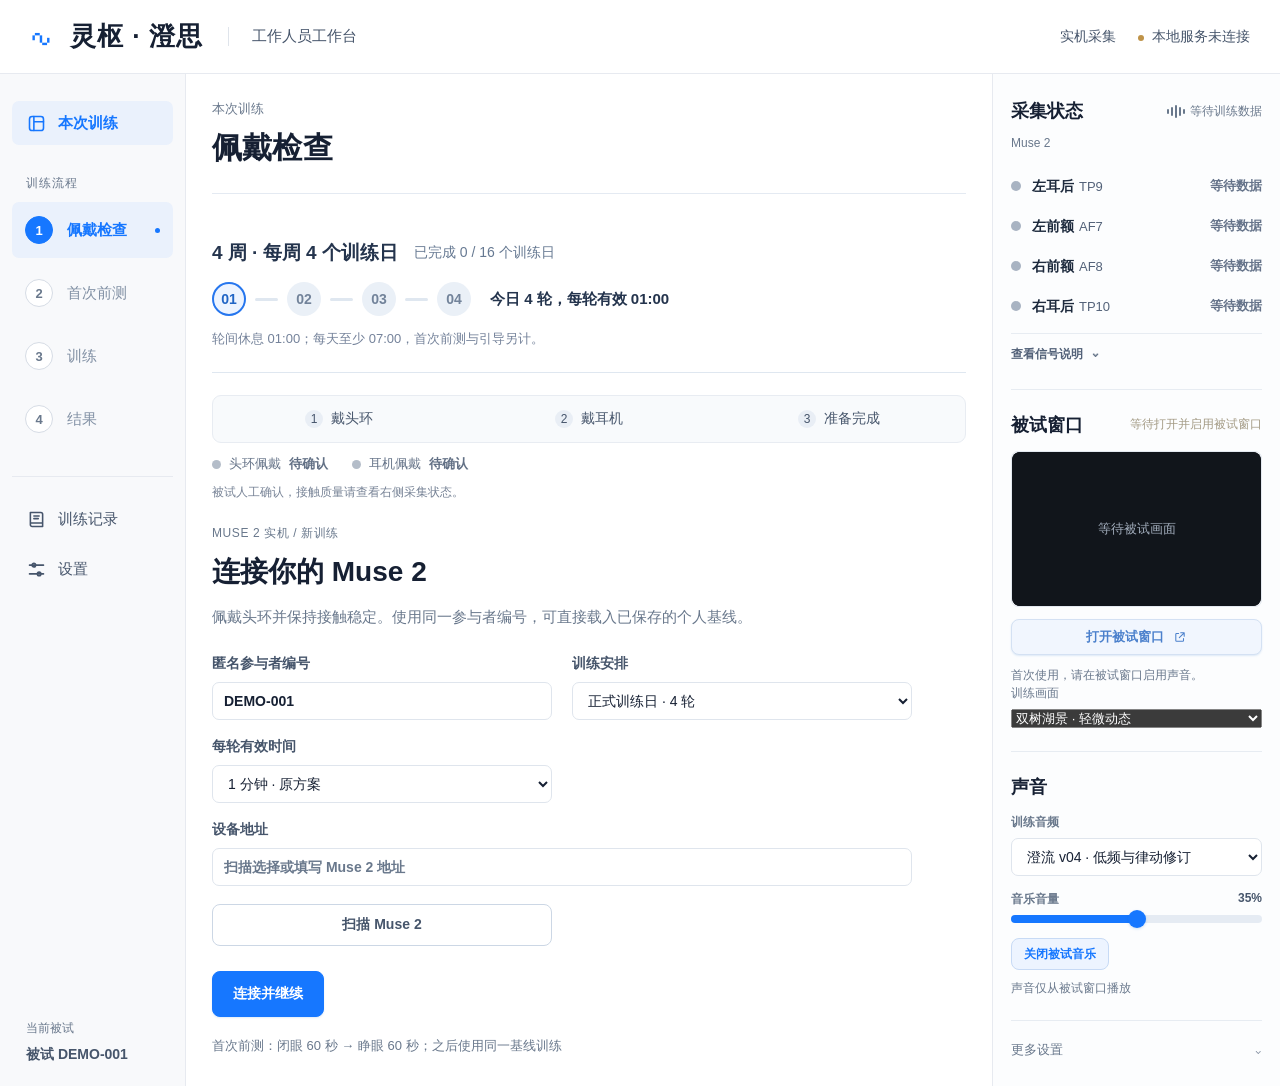
==== operator.html @ 64a588ad "Publish standalone Chengsi training system and reproduction guide" ====
<!doctype html>
<html lang="zh-CN" data-view="operator">
<head>
<meta charset="utf-8">
<meta name="viewport" content="width=device-width,initial-scale=1">
<title>灵枢 · 澄思 — 工作人员工作台</title>
<link rel="stylesheet" href="style.css">
<link rel="stylesheet" href="session.css">
<link rel="stylesheet" href="operator.css">
<link rel="stylesheet" href="operator-workspace.css">
<link rel="stylesheet" href="operator-signal.css">
<script src="easy-going-profile.js" defer></script>
<script src="audio-programs.js" defer></script>
<script src="audio-engine.js" defer></script>
<script src="silk-material.js" defer></script>
<script src="renderer.js" defer></script>
<script src="feedback-policy.js" defer></script>
<script src="calibration-cues.js" defer></script>
<script src="session-client.js" defer></script>
<script src="operator-workspace.js" defer></script>
<script src="app.js" defer></script>
</head>
<body>
<div id="resonance-training">
  <div class="res-app">
    <header class="res-header">
      <div class="res-brand"><span class="brand-glyph" aria-hidden="true">∿</span><strong>灵枢 · 澄思</strong><span class="brand-sub">工作人员工作台</span></div>
      <div class="operator-header-status"><span class="operator-source-label">模拟全流程</span><span class="backend-status">正在连接本地服务…</span></div>
    </header>
    <div class="operator-workspace">
      <nav class="operator-navigation" aria-label="工作台导航">
        <button type="button" class="operator-workspace-home" data-workspace-view="session" aria-current="page"><svg viewBox="0 0 24 24" aria-hidden="true"><rect x="4" y="4" width="16" height="16" rx="3"/><path d="M9 4v16M9 10h11"/></svg>本次训练</button>
        <div class="operator-nav-label">训练流程</div>
        <ol class="res-steps" aria-label="训练流程">
          <li class="active" aria-current="step"><button type="button" data-workspace-step="fit"><b>1</b><span>佩戴检查</span><i aria-hidden="true"></i></button></li>
          <li><button type="button" data-workspace-step="baseline"><b>2</b><span>首次前测</span><i aria-hidden="true"></i></button></li>
          <li><button type="button" data-workspace-step="training"><b>3</b><span>训练</span><i aria-hidden="true"></i></button></li>
          <li><button type="button" data-workspace-step="results"><b>4</b><span>结果</span><i aria-hidden="true"></i></button></li>
        </ol>
        <div class="operator-nav-secondary">
          <button type="button" data-workspace-view="history"><svg viewBox="0 0 24 24" aria-hidden="true"><path d="M5 4h12a2 2 0 0 1 2 2v14H7a2 2 0 0 1-2-2zM5 16h14M9 8h6M9 11h5"/></svg>训练记录</button>
          <button type="button" data-workspace-view="settings"><svg viewBox="0 0 24 24" aria-hidden="true"><path d="M4 7h16M4 17h16"/><circle cx="9" cy="7" r="2"/><circle cx="15" cy="17" r="2"/></svg>设置</button>
        </div>
        <div class="operator-nav-foot"><span>当前被试</span><strong class="operator-participant-label">尚未开始</strong></div>
      </nav>
      <main class="res-main">
        <header class="operator-stage-header">
          <div class="operator-stage-title"><span class="operator-eyebrow">本次训练</span><h1>佩戴检查</h1></div>
          <div class="operator-baseline-summary"><span class="operator-baseline-note">等待个人基线</span><button type="button" class="operator-view-baseline">查看前测<svg viewBox="0 0 16 16" aria-hidden="true"><path d="m6 4 4 4-4 4"/></svg></button></div>
        </header>
        <div class="operator-guide-controls" aria-label="被试佩戴引导">
          <button type="button" data-guide-step="headband" aria-pressed="false"><span>1</span>戴头环</button>
          <button type="button" data-guide-step="headphones" aria-pressed="false"><span>2</span>戴耳机</button>
          <button type="button" data-guide-step="ready" aria-pressed="false"><span>3</span>准备完成</button>
        </div>
        <div class="operator-wear-confirmation" aria-label="被试佩戴确认" aria-live="polite">
          <div data-wear-confirmation="headband"><i aria-hidden="true"></i><span>头环佩戴</span><strong>待确认</strong></div>
          <div data-wear-confirmation="headphones"><i aria-hidden="true"></i><span>耳机佩戴</span><strong>待确认</strong></div>
          <small>被试人工确认，接触质量请查看右侧采集状态。</small>
        </div>
        <div class="res-stage" aria-label="当前训练环节">
          <section class="operator-live-details" hidden>
            <dl class="operator-metrics"></dl>
            <section class="operator-live-observation" aria-label="实时专注与放松">
              <div class="operator-chart-heading"><h2>专注与放松</h2><div class="operator-score-row">
                <div class="score-section"><div class="panel-label">专注分 <span hidden>模拟</span></div><div class="score-composition"><span class="score">—</span></div></div>
                <div class="meditation-section" hidden><span>放松分 <small hidden>辅助观察</small></span><strong class="meditation-score">—</strong></div>
              </div></div>
              <div class="operator-live-chart" aria-label="专注分与放松分实时曲线"></div>
              <div class="score-caption">等待有效训练数据</div>
            </section>
            <section class="res-tracks" aria-label="声音参与度"><div class="panel-label">声音参与度</div>
              <div class="track-row other" data-track="0"><span>氛围 · OTHER</span><div class="level-meter"></div><small class="level-number">0/6</small></div>
              <div class="track-row drums" data-track="1"><span>节奏 · DRUMS</span><div class="level-meter"></div><small class="level-number">0/6</small></div>
              <div class="track-row bass" data-track="2"><span>低音 · BASS</span><div class="level-meter"></div><small class="level-number">0/6</small></div>
            </section>
            <details class="operator-band-details"><summary>频带功率与采集信息</summary><div class="operator-bands"></div></details>
          </section>
          <section class="session-drawer" aria-live="polite" hidden></section>
        </div>
        <section class="session-live-strip" hidden>
          <div><strong class="session-live-title">训练进行中</strong><span class="session-live-detail"></span></div>
          <div class="session-live-actions"><button type="button" class="session-recalibrate res-small-button" hidden>重新佩戴 · 重新校准</button><button type="button" class="pause-button cursor-interaction"><span class="pause-icon" aria-hidden="true">Ⅱ</span><span class="pause-text">暂停</span></button><button type="button" class="session-finish res-small-button">结束本次训练</button></div>
        </section>
      </main>
      <aside class="operator-sidebar" aria-label="设备与展示设置">
        <section class="operator-device-section">
          <div class="operator-section-heading"><h2>采集状态</h2><span class="signal-status"><i class="signal-bars" aria-hidden="true"><b></b><b></b><b></b><b></b><b></b></i><span>等待连接</span></span></div>
          <div class="operator-device-meta">四通道脑电</div>
          <section class="operator-contacts" aria-label="四路触点状态"></section>
          <div class="signal-advice" hidden></div>
        </section>
        <section class="operator-display-controls" aria-label="被试显示窗口">
          <div class="operator-section-heading"><h2>被试窗口</h2><span class="operator-display-status">未就绪</span></div>
          <div class="operator-preview"><canvas width="480" height="240" role="img" aria-label="被试画面预览"></canvas></div>
          <button type="button" class="operator-open-display session-primary">打开被试窗口<svg viewBox="0 0 20 20" aria-hidden="true"><path d="M11 4h5v5M16 4l-7 7M8 5H5a1 1 0 0 0-1 1v9a1 1 0 0 0 1 1h9a1 1 0 0 0 1-1v-3"/></svg></button>
          <p>首次使用，请在被试窗口启用声音。</p>
          <label class="operator-setting-field">训练画面<select class="operator-training-scene" aria-label="训练画面"><option value="lake-trees">双树湖景 · 轻微动态</option><option value="lake-house">湖畔小屋 · 轻微动态</option><option value="rings-still">完整三圈 · 静止</option><option value="rings-feedback">三圈 · 动态反馈</option></select></label>
        </section>
        <section class="res-controls" aria-label="声音设置">
          <h2>声音</h2>
          <div class="program-control"><label for="res-program">训练音频</label><select id="res-program" class="program-select cursor-interaction" aria-label="选择训练音频"></select></div>
          <div class="volume-control"><label for="res-volume">音乐音量 <span class="volume-value">35%</span></label><input id="res-volume" class="volume-slider cursor-interaction" type="range" min="0" max="70" value="35"></div>
          <button type="button" class="audio-button res-small-button cursor-interaction" aria-pressed="false">开启被试音乐</button>
          <p class="operator-audio-help">声音仅从被试窗口播放</p>
        </section>
        <details class="operator-settings">
          <summary>更多设置</summary>
          <div class="session-toolbar"><label for="session-mode">采集模式</label><select id="session-mode" class="session-mode"><option value="synthetic">模拟全流程</option><option value="live">Muse 2 实机</option><option value="replay">记录回放</option></select></div>
          <label class="operator-setting-field">开始与结束提示<select class="operator-cue-mode" aria-label="提示方式"><option value="voice">语音引导＋短提示音</option><option value="tone">仅短提示音</option></select></label>
          <div class="operator-settings-actions"><button type="button" class="signal-button res-small-button cursor-interaction" aria-pressed="false">模拟断连</button><button type="button" class="fullscreen-button res-small-button cursor-interaction">全屏</button></div>
          <a href="/" target="_blank" rel="noopener">单屏音乐试听 ↗</a>
        </details>
      </aside>
    </div>
    <div class="operator-legacy" hidden aria-hidden="true">
      <span class="res-badge"></span><span class="session-phase"></span><span class="session-caption"></span>
      <canvas class="res-canvas"></canvas>
      <div class="calibration-visual-guide"><i></i><div><strong></strong><span></span></div></div>
      <div class="res-callouts"><div class="res-callout other"><span class="callout-line"></span><strong></strong><small></small></div><div class="res-callout drums"><span class="callout-line"></span><strong></strong><small></small></div><div class="res-callout bass"><span class="callout-line"></span><strong></strong><small></small></div></div>
      <div class="res-panel"><svg viewBox="0 0 220 80"><g class="score-wave"></g></svg><div class="time-section"><div class="panel-label"></div><strong class="remaining unlimited-label"></strong><span class="continuous-symbol"></span></div></div>
      <div class="signal-overlay" hidden><strong>信号暂不可用</strong><span></span></div>
      <div class="preset-grid"><button type="button" class="preset-card" data-score="24"><span class="preset-copy"><strong>24 · 氛围</strong><span>环境声</span></span><canvas aria-label="仅氛围层"></canvas><span class="preset-action">预览此状态</span></button><button type="button" class="preset-card" data-score="52"><span class="preset-copy"><strong>52 · 加入节奏</strong><span>节奏渐入</span></span><canvas aria-label="氛围与节奏层"></canvas><span class="preset-action">预览此状态</span></button><button type="button" class="preset-card" data-score="80"><span class="preset-copy"><strong>80 · 三轨共鸣</strong><span>完整声场</span></span><canvas aria-label="完整三轨声场"></canvas><span class="preset-action">预览此状态</span></button></div>
      <div class="score-control"><label for="res-score">模拟反馈指数<output class="slider-value">72</output></label><input id="res-score" class="score-slider" type="range" min="0" max="100" step="1" value="72"></div>
      <div class="res-footnote"><span class="mode-note"></span><span class="audio-note"></span></div>
    </div>
    <div class="a11y-status" aria-live="polite"></div>
  </div>
</div>
<script type="application/json" id="resonance-texture-data">"assets/silk-material.webp"</script>
</body>
</html>
---- style.css ----
#resonance-training{width:100%;font-family:"Segoe UI","Microsoft YaHei",sans-serif;color-scheme:dark;--res-bg:#030e16;--res-text:#e1eff8;--res-muted:#8aa5bd;--res-line:#1b374b;--res-teal:#94eeef;--res-gold:#ffcf8e;--res-blue:#91caff;}
#resonance-training *{box-sizing:border-box}
#resonance-training [hidden]{display:none!important}
#resonance-training button,#resonance-training input{font:inherit}
#resonance-training button{color:inherit}
#resonance-training .res-app{background:radial-gradient(ellipse at 45% 39%,#091f2b 0%,#030e16 65%);color:var(--res-text);border-radius:14px;overflow:hidden;width:100%}
#resonance-training .res-header{display:flex;align-items:center;gap:20px;padding:17px 18px 12px;min-width:0}
#resonance-training .res-brand{display:flex;align-items:center;white-space:nowrap;gap:9px}
#resonance-training .res-brand strong{font-family:"Songti SC",SimSun,serif;font-size:26px;font-weight:500;letter-spacing:2px;color:#f1f2ef}
#resonance-training .brand-glyph{font-family:Georgia,serif;color:#86ceff;font-size:40px;line-height:30px;width:31px}
#resonance-training .brand-sub{font-size:12px;color:var(--res-muted);padding-left:13px;margin-left:4px;border-left:1px solid #5d7a8d;letter-spacing:1px}
#resonance-training .res-steps{list-style:none;display:flex;gap:12px;align-items:center;justify-content:center;padding:0;margin:0 auto;font-size:12px;color:var(--res-muted)}
#resonance-training .res-steps li{display:flex;align-items:center;gap:6px;white-space:nowrap}
#resonance-training .res-steps li:not(:last-child)::after{content:"";display:block;width:19px;height:1px;background:#486b83;margin-left:4px}
#resonance-training .res-steps b{font-weight:400;display:grid;place-items:center;width:20px;height:20px;border:1px solid #7691ac;border-radius:50%;font-size:12px}
#resonance-training .res-steps .active{color:#9edbff}
#resonance-training .res-steps .active b{background:#a0d9ff;color:#082035;box-shadow:0 0 16px #399fff66;border-color:#b9e5ff}
#resonance-training .res-badge{padding:6px 10px;font-size:11px;color:#a7d6f9;border:1px solid #285d81;box-shadow:inset 0 0 16px #24567926;border-radius:7px;white-space:nowrap;letter-spacing:.5px}
#resonance-training .res-main{display:grid;grid-template-columns:minmax(0,1fr) 254px;gap:0;min-width:0}
#resonance-training .res-stage{position:relative;min-width:0;height:440px;overflow:hidden}
#resonance-training .res-canvas{display:block;width:100%;height:100%}
#resonance-training .res-callouts{position:absolute;inset:0;pointer-events:none}
#resonance-training .res-callout{position:absolute;left:75%;right:6px;min-width:0;font-size:12px;line-height:1.5}
#resonance-training .res-callout strong{font-size:13px;letter-spacing:.3px;white-space:nowrap;font-weight:500}
#resonance-training .res-callout small{display:block;color:#9ab6cc;font-size:12px;margin-top:3px;line-height:1.65}
#resonance-training .res-callout.other{top:17%;color:var(--res-teal)}
#resonance-training .res-callout.drums{top:39%;color:var(--res-gold)}
#resonance-training .res-callout.bass{top:62%;color:var(--res-blue)}
#resonance-training .callout-line{position:absolute;right:calc(100% + 8px);top:10px;width:40px;height:1px;background:currentColor;opacity:.7}
#resonance-training .callout-line::before{content:"";display:block;position:absolute;right:100%;width:30px;height:1px;background:currentColor;transform:rotate(-25deg);transform-origin:right center}
#resonance-training .callout-line::after{content:"";position:absolute;right:calc(100% + 27px);top:12px;width:4px;height:4px;border-radius:50%;background:currentColor;box-shadow:0 0 7px currentColor}
#resonance-training .bass .callout-line{width:86px}
#resonance-training .bass .callout-line::before{width:35px;transform:rotate(14deg)}
#resonance-training .bass .callout-line::after{right:calc(100% + 33px);top:-10px}
#resonance-training .res-panel{border:1px solid #254255;border-radius:9px;margin:0 16px 10px 0;padding:17px 18px 13px;background:linear-gradient(155deg,#10253177,#040d1577);display:flex;flex-direction:column;min-width:0}
#resonance-training .panel-label{font-size:12px;color:#aec8dc;letter-spacing:.4px}
#resonance-training .score-section .panel-label{display:flex;align-items:center;justify-content:space-between}
#resonance-training .panel-label>span{font-size:11px;color:#7593a8}
#resonance-training .score-composition{height:99px;position:relative;overflow:hidden}
#resonance-training .score{position:relative;z-index:1;font-size:85px;line-height:1.15;letter-spacing:-4px;font-weight:400;font-variant-numeric:tabular-nums;color:#ffe0b6;text-shadow:0 0 18px #ffcc7830}
#resonance-training .score-composition svg{position:absolute;right:-6px;bottom:5px;width:135px;height:63px}
#resonance-training .time-section{border-top:1px solid #2b4657;padding:13px 0;display:flex;align-items:center;justify-content:space-between}
#resonance-training .remaining{display:block;font-size:31px;line-height:1.25;font-weight:400;letter-spacing:2px;font-variant-numeric:tabular-nums;margin-top:5px}
#resonance-training .time-ring{width:46px;height:46px;filter:drop-shadow(0 0 3px #79baff50)}
#resonance-training .unlimited-label{font-size:26px;line-height:1.4;letter-spacing:3px}
#resonance-training .continuous-symbol{font-size:43px;color:#88cdff;font-family:Georgia,serif;font-weight:400;line-height:1;text-shadow:0 0 13px #79baff40}
#resonance-training .signal-section{border-top:1px solid #2b4657;border-bottom:1px solid #2b4657;padding:13px 0;display:flex;align-items:center;justify-content:space-between;gap:4px}
#resonance-training .signal-status{display:flex;gap:6px;align-items:center;font-size:11px;color:#7fe9de;white-space:nowrap}
#resonance-training .signal-bars{display:flex;height:20px;gap:2px;align-items:center}
#resonance-training .signal-bars b{display:block;width:2px;height:8px;background:currentColor;border-radius:2px}
#resonance-training .signal-bars b:nth-child(2),#resonance-training .signal-bars b:nth-child(4){height:13px}
#resonance-training .signal-bars b:nth-child(3){height:19px}
#resonance-training .res-tracks{padding-top:13px;margin-bottom:15px}
#resonance-training .res-tracks>.panel-label{margin-bottom:11px}
#resonance-training .track-row{display:grid;grid-template-columns:82px minmax(0,1fr) 22px;gap:9px;align-items:center;margin-top:10px;font-size:11px;white-space:nowrap}
#resonance-training .track-row.other{--track-color:#9df5f3;color:#b2eaff}
#resonance-training .track-row.drums{--track-color:#ffdb9d;color:#b2dcf8}
#resonance-training .track-row.bass{--track-color:#89caff;color:#b2dcf8}
#resonance-training .level-meter{display:flex;gap:5px;justify-content:space-between;min-width:0}
#resonance-training .level-meter i{flex:1;min-width:0;height:15px;border-radius:4px;background:#294052;transition:background .25s,box-shadow .25s}
#resonance-training .level-meter i.on{background:var(--track-color);box-shadow:0 0 9px color-mix(in srgb,var(--track-color) 55%,transparent),inset 0 0 4px #ffffff66}
#resonance-training .level-number{font-size:11px;color:#a6bed5;font-variant-numeric:tabular-nums}
#resonance-training .pause-button{display:flex;justify-content:center;gap:9px;align-items:center;width:100%;padding:7px 15px;margin-top:auto;font-size:14px;border:1px solid #9dcfff;border-radius:30px;background:linear-gradient(#24517b,#15334f);box-shadow:inset 0 0 10px #558bd144,0 0 12px #3e92ff20;min-height:35px;letter-spacing:2px}
#resonance-training .pause-icon{font-size:18px;line-height:1}
#resonance-training .preset-grid{display:grid;grid-template-columns:repeat(3,minmax(0,1fr));gap:9px;border-top:1px solid #173547;padding:7px 12px 0}
#resonance-training .preset-card{border:1px solid #1d3e52;border-radius:9px;background:#06131ba6;position:relative;min-width:0;min-height:145px;text-align:left;overflow:hidden;padding:17px 17px 27px;transition:border-color .3s,background .3s}
#resonance-training .preset-card:hover,#resonance-training .preset-card[aria-pressed="true"]{border-color:#5f93b4;background:#0d202c}
#resonance-training .preset-copy{position:relative;display:block;z-index:1;width:58%;pointer-events:none}
#resonance-training .preset-copy strong{display:block;font-size:15px;font-weight:400;letter-spacing:.4px;white-space:nowrap}
#resonance-training .preset-copy em{font-size:22px;font-style:normal;font-variant-numeric:tabular-nums;color:#b8dbfa}
#resonance-training .preset-copy>span{display:block;font-size:11px;color:#a5bdd1;line-height:1.85;margin-top:7px}
#resonance-training .preset-card canvas{position:absolute;right:-2%;top:5px;width:52%;height:125px;display:block;pointer-events:none;mask-image:linear-gradient(to right,transparent 0%,black 17%)}
#resonance-training .preset-action{position:absolute;bottom:10px;left:18px;color:#6d97b7;font-size:11px;letter-spacing:.5px}
#resonance-training .res-controls{display:flex;gap:15px;padding:17px 18px 8px;align-items:center;min-width:0;flex-wrap:wrap}
#resonance-training .score-control{flex:1;min-width:140px}
#resonance-training .volume-control{width:94px}
#resonance-training .score-control label,#resonance-training .volume-control label{display:flex;justify-content:space-between;font-size:11px;color:#9db7c9;gap:10px;margin-bottom:3px}
#resonance-training .slider-value{color:#d1eafb;font-variant-numeric:tabular-nums}
#resonance-training input[type=range]{display:block;width:100%;height:18px;accent-color:#82caff;margin:0}
#resonance-training .res-small-button{border:1px solid #2a4a60;background:#0b202e;border-radius:7px;padding:8px 11px;font-size:11px;white-space:nowrap;min-height:34px}
#resonance-training .res-small-button[aria-pressed=true]{background:#b5d9f0;color:#0b2233;border-color:#b5d9f0}
#resonance-training .audio-button{border-color:#5482a0}
#resonance-training .res-footnote{padding:3px 18px 13px;display:flex;justify-content:space-between;gap:15px;font-size:11px;color:#7f9fb8}
#resonance-training .signal-overlay{position:absolute;inset:0;display:flex;align-items:center;justify-content:center;flex-direction:column;gap:10px;background:#03131a44}
#resonance-training .signal-overlay strong{font-size:21px;font-weight:400;padding:12px 18px;background:#081d29cc;border:1px solid #4a6371;border-radius:9px}
#resonance-training .signal-overlay span{font-size:12px;color:#b4cbd9}
#resonance-training .a11y-status{position:absolute;width:1px;height:1px;padding:0;margin:-1px;overflow:hidden;clip:rect(0,0,0,0);white-space:nowrap;border:0}
/* Desktop presentation frame; all controls remain available without a timer. */
html{background:#020d16}
body{margin:0;padding:18px;background:#020d16;color:#e1eff8}
#resonance-training{max-width:1680px;margin:0 auto}
#resonance-training .res-stage{height:clamp(440px,59vh,640px)}
#resonance-training .res-app{border-radius:10px}
#resonance-training button{cursor:pointer}
#resonance-training button:disabled{cursor:wait;opacity:.65}
#resonance-training input[type=range]{cursor:ew-resize}
#resonance-training .res-controls{gap:18px}
#resonance-training .program-control{width:165px;flex-shrink:0}
#resonance-training .program-control label{display:block;color:#9db7c9;font-size:13px;margin-bottom:4px}
#resonance-training .program-select{width:100%;min-height:39px;padding:7px 10px;border:1px solid #2a4a60;border-radius:7px;background:#0b202e;color:#e1eff8;font:inherit;font-size:13px;cursor:pointer;color-scheme:dark}
#resonance-training .program-select:focus-visible{outline:2px solid #8bd9f8;outline-offset:3px}
#resonance-training .program-select:disabled{opacity:.65;cursor:wait}
#resonance-training .volume-control{display:block;width:110px}
#resonance-training:fullscreen{max-width:none;width:100%;height:100%;padding:18px 24px;overflow:auto;background:#020d16}
#resonance-training:fullscreen .res-app{max-width:1680px;margin:0 auto}
@media(min-width:1200px){
 #resonance-training .res-main{grid-template-columns:minmax(0,1fr) 300px}
 #resonance-training .res-header{padding:22px 25px 17px;gap:25px}
 #resonance-training .res-brand strong{font-size:33px}
 #resonance-training .brand-glyph{font-size:49px;width:37px}
 #resonance-training .brand-sub{font-size:14px}
 #resonance-training .res-steps{font-size:14px;gap:17px}
 #resonance-training .res-steps b{width:25px;height:25px;font-size:14px}
 #resonance-training .res-steps li:not(:last-child)::after{width:26px}
 #resonance-training .res-badge{font-size:13px;padding:7px 12px}
 #resonance-training .res-panel{padding:24px 23px 20px;margin-right:18px}
 #resonance-training .panel-label{font-size:14px}
 #resonance-training .score-composition{height:122px}
 #resonance-training .score{font-size:104px}
 #resonance-training .score-composition svg{width:165px;height:72px}
 #resonance-training .time-section{padding:19px 0}
 #resonance-training .unlimited-label{font-size:32px;letter-spacing:3px}
 #resonance-training .continuous-symbol{font-size:50px}
 #resonance-training .signal-section{padding:20px 0}
 #resonance-training .signal-status{font-size:13px}
 #resonance-training .res-tracks{padding-top:20px;margin-bottom:20px}
 #resonance-training .track-row{grid-template-columns:92px minmax(0,1fr) 25px;gap:10px;font-size:12px;margin-top:16px}
 #resonance-training .level-meter i{height:20px;border-radius:5px}
 #resonance-training .level-number{font-size:12px}
 #resonance-training .pause-button{min-height:43px;font-size:16px}
 #resonance-training .res-callout strong{font-size:15px}
 #resonance-training .res-callout small{font-size:13px;line-height:1.9}
 #resonance-training .callout-line{width:52px}
 #resonance-training .bass .callout-line{width:112px}
 #resonance-training .preset-grid{padding:10px 15px 0;gap:12px}
 #resonance-training .preset-card{min-height:165px;padding:21px 20px 29px}
 #resonance-training .preset-copy strong{font-size:19px}
 #resonance-training .preset-copy em{font-size:27px}
 #resonance-training .preset-copy>span{font-size:13px}
 #resonance-training .preset-card canvas{height:155px;top:2px}
 #resonance-training .preset-action{font-size:12px;left:21px}
 #resonance-training .res-small-button{font-size:13px;min-height:39px;padding:8px 14px}
 #resonance-training .score-control label,#resonance-training .volume-control label{font-size:13px}
 #resonance-training .res-footnote{font-size:12px;padding-bottom:14px}
}
@media(min-width:1600px){
 #resonance-training .res-main{grid-template-columns:minmax(0,1fr) 338px}
 #resonance-training .res-panel{padding-left:28px;padding-right:28px}
 #resonance-training .score-composition{height:139px}
 #resonance-training .score{font-size:120px}
 #resonance-training .track-row{grid-template-columns:106px minmax(0,1fr) 28px;font-size:13px}
 #resonance-training .res-callout strong{font-size:17px}
 #resonance-training .res-callout small{font-size:14px}
}
@media(max-width:940px){#resonance-training .brand-sub{display:none}#resonance-training .res-header{gap:13px}#resonance-training .res-steps{gap:8px}#resonance-training .res-steps li:not(:last-child)::after{width:12px}#resonance-training .res-main{grid-template-columns:minmax(0,1fr) 230px}#resonance-training .res-panel{padding-left:14px;padding-right:14px;margin-right:12px}#resonance-training .res-callout small{max-width:125px}#resonance-training .track-row{grid-template-columns:75px minmax(0,1fr) 18px;gap:6px}#resonance-training .level-meter{gap:4px}#resonance-training .res-callout{left:77%}#resonance-training .preset-card{padding-left:12px}#resonance-training .preset-copy strong{font-size:13px}#resonance-training .preset-copy em{font-size:19px}#resonance-training .preset-copy>span{font-size:11px}#resonance-training .preset-action{left:12px}}
@media(max-width:760px){#resonance-training .res-header{flex-wrap:wrap;justify-content:space-between}#resonance-training .res-brand strong{font-size:23px}#resonance-training .res-steps{order:3;flex-basis:100%;justify-content:center;gap:18px;margin-top:4px}#resonance-training .res-steps li:not(:last-child)::after{width:26px}#resonance-training .res-main{grid-template-columns:minmax(0,1fr) 208px}#resonance-training .res-stage{height:420px}#resonance-training .res-callouts{display:flex;inset:auto 12px 15px;gap:12px;justify-content:center}#resonance-training .res-callout{position:static;white-space:nowrap}#resonance-training .res-callout strong{font-size:11px}#resonance-training .res-callout small,#resonance-training .callout-line{display:none}#resonance-training .res-panel{margin-top:10px;padding:13px 12px}#resonance-training .score{font-size:75px}#resonance-training .score-composition{height:88px}#resonance-training .track-row{grid-template-columns:69px minmax(0,1fr) 18px;gap:5px}#resonance-training .track-row>span{font-size:11px}#resonance-training .level-meter{gap:3px}#resonance-training .level-meter i{height:13px}#resonance-training .signal-bars{display:none}#resonance-training .preset-grid{gap:6px}#resonance-training .preset-card{height:180px;padding:12px;display:flex;align-items:flex-start}#resonance-training .preset-copy{width:100%}#resonance-training .preset-copy>span{display:none}#resonance-training .preset-card canvas{top:42px;width:100%;height:122px;right:0;mask-image:none}#resonance-training .preset-action{bottom:9px;font-size:11px}#resonance-training .res-controls{gap:10px}#resonance-training .volume-control{display:none}}
@media(max-width:540px){#resonance-training .res-header{padding:13px 12px;gap:9px}#resonance-training .res-brand strong{font-size:20px;letter-spacing:1px}#resonance-training .brand-glyph{width:21px;font-size:30px}#resonance-training .res-badge{font-size:11px;padding:5px 6px}#resonance-training .res-steps{gap:10px;font-size:11px}#resonance-training .res-steps li:not(:last-child)::after{width:15px}#resonance-training .res-main{display:flex;flex-direction:column}#resonance-training .res-stage{height:355px}#resonance-training .res-panel{margin:0 12px 12px;display:grid;grid-template-columns:1fr 1fr;gap:0 15px;padding:13px}#resonance-training .score-section{grid-column:1;grid-row:1/3}#resonance-training .score{font-size:70px}#resonance-training .score-composition{height:83px}#resonance-training .score-composition svg{width:100px}#resonance-training .time-section{grid-column:2;grid-row:1;border:0;padding:0 0 8px}#resonance-training .remaining{font-size:25px}#resonance-training .time-ring{width:35px;height:35px}#resonance-training .signal-section{grid-column:2;grid-row:2;padding:8px 0;border-bottom:0;justify-content:flex-start}#resonance-training .signal-section>.panel-label{display:none}#resonance-training .res-tracks{grid-column:1/3;grid-row:3;padding-top:8px;margin-bottom:14px;border-top:1px solid #2b4657;display:flex;gap:12px}#resonance-training .res-tracks>.panel-label{display:none}#resonance-training .track-row{display:grid;grid-template-columns:1fr 20px;gap:6px;flex:1;min-width:0;margin-top:0}#resonance-training .track-row>span{grid-column:1/3;font-size:11px}#resonance-training .level-meter{gap:3px}#resonance-training .level-meter i{height:10px;border-radius:3px}#resonance-training .pause-button{grid-column:1/3;grid-row:4;min-height:40px}#resonance-training .preset-grid{padding:8px 12px 0;gap:6px}#resonance-training .preset-card{height:154px;min-height:0;padding:9px 5px}#resonance-training .preset-copy strong{font-size:11px;letter-spacing:0;white-space:normal}#resonance-training .preset-copy em{font-size:16px}#resonance-training .preset-card canvas{top:38px;height:97px}#resonance-training .preset-action{left:5px;right:5px;text-align:center;bottom:7px;font-size:11px}#resonance-training .res-controls{display:grid;grid-template-columns:repeat(3,1fr);padding:14px 12px 8px;gap:9px}#resonance-training .score-control{grid-column:1/4;width:100%;min-width:0}#resonance-training .res-small-button{padding:8px 6px;min-height:40px}#resonance-training .res-footnote{padding:3px 12px 13px;flex-wrap:wrap;gap:4px}#resonance-training .res-callouts{bottom:12px}#resonance-training .res-callout strong{font-size:11px}}
---- session.css ----
/* Large-screen session journey layered around the approved resonance scene. */
#resonance-training .session-toolbar{display:flex;align-items:center;gap:13px;margin:0 22px 10px;padding:10px 0;border-top:1px solid #153245;color:#9cb7ca;font-size:12px;min-height:44px}
#resonance-training .session-toolbar>label{font-size:12px;letter-spacing:1px}
#resonance-training select{font-family:inherit;color-scheme:dark}
#resonance-training .session-mode{background:#0b202c;border:1px solid #315268;border-radius:7px;color:#dbedfa;min-height:33px;padding:5px 30px 5px 11px;font-size:12px;cursor:pointer}
#resonance-training .session-phase{color:#96e3e3;padding-left:9px;border-left:1px solid #315061;white-space:nowrap}
#resonance-training .session-caption{font-size:12px;min-width:0;overflow:hidden;text-overflow:ellipsis;white-space:nowrap}
#resonance-training .score-caption{font-size:11px;line-height:1.6;min-height:27px;color:#8daab8;letter-spacing:.3px}
#resonance-training .score-held .score{color:#b2c4cb;text-shadow:none;opacity:.7}
#resonance-training .score-held .score-composition svg{opacity:.4}
#resonance-training .signal-waiting{color:#a8bdc5}
#resonance-training .signal-advice{font-size:11px;line-height:1.7;padding:10px 0 0;color:#bfbdac;max-width:30em}
#resonance-training .backend-status{margin-left:auto;white-space:nowrap;color:#799ba8;font-size:11px}
#resonance-training .backend-status::before{content:'';display:inline-block;width:5px;height:5px;border-radius:50%;background:#83dac3;margin-right:7px;box-shadow:0 0 7px #83dac366}
#resonance-training .backend-status.offline::before{background:#e7b784;box-shadow:none}
#resonance-training .res-stage{height:clamp(440px,54vh,600px)}
#resonance-training.session-workflow .res-stage{height:clamp(510px,calc(100vh - 330px),680px)}
#resonance-training.session-workflow .res-controls{border-top:1px solid #173547;margin:0 18px;padding-left:0;padding-right:0}
#resonance-training.session-workflow .volume-control{margin-right:auto}
#resonance-training .session-drawer{position:absolute;z-index:3;left:28px;top:22px;bottom:22px;width:min(520px,65%);padding:28px 30px;background:linear-gradient(130deg,#0b2534f0,#06131ce8);border:1px solid #39607888;border-radius:15px;box-shadow:0 18px 65px #0007,inset 0 1px 0 #c0ecff0d;backdrop-filter:blur(18px);overflow:auto;scrollbar-width:thin;scrollbar-color:#34546a transparent}
#resonance-training .session-kicker{font-size:11px;letter-spacing:1.5px;text-transform:uppercase;color:#7fc7d2;margin-bottom:16px}
#resonance-training .session-drawer h1{font-family:"Songti SC",SimSun,serif;font-size:30px;line-height:1.4;font-weight:400;margin:0 0 14px;letter-spacing:1px;color:#e9f2f4}
#resonance-training .session-drawer p{font-size:14px;line-height:1.9;color:#afc4d3;margin:0 0 22px;max-width:450px}
#resonance-training .session-drawer small{display:block;font-size:11px;line-height:1.8;color:#839fac;margin-top:17px}
#resonance-training .session-form{display:grid;grid-template-columns:1fr 1fr;gap:14px 16px;margin:19px 0}
#resonance-training .session-form label{display:flex;flex-direction:column;gap:7px;color:#95b2c5;font-size:12px;min-width:0}
#resonance-training .session-form input,#resonance-training .session-form select{background:#06141dcc;border:1px solid #315165;border-radius:7px;color:#e3edf5;min-width:0;width:100%;padding:10px 11px;font-size:13px;font-family:inherit}
#resonance-training .session-form input:focus,#resonance-training .session-form select:focus{outline:1px solid #8ccbdc}
#resonance-training .session-form>label:has([data-field=address]),#resonance-training .session-form>label:has([data-field=replay]){grid-column:1/3}
#resonance-training .session-device-list{grid-column:1/3;display:flex;flex-wrap:wrap;gap:8px}
#resonance-training .session-device-list:empty{display:none}
#resonance-training .session-device-list button{font-size:11px;padding:7px}
#resonance-training .session-actions{display:flex;align-items:center;gap:11px;flex-wrap:wrap;margin-top:24px}
#resonance-training .session-primary{display:inline-flex;align-items:center;justify-content:center;background:linear-gradient(140deg,#abdfe7,#86bce2);color:#082130;border:1px solid #c5eff1;border-radius:8px;padding:11px 18px;min-height:44px;text-decoration:none;font:inherit;font-size:14px;letter-spacing:.3px;box-shadow:0 0 25px #78c9e322}
#resonance-training .session-primary:hover{filter:brightness(1.1)}
#resonance-training .session-orbit{display:flex;align-items:center;justify-content:center;width:74px;height:74px;font-size:48px;line-height:1;font-weight:200;color:#a5e0e9;border:1px solid #6299af88;border-radius:50%;margin:12px 0 26px;background:radial-gradient(circle,#14364c,#071823);box-shadow:0 0 45px #70d6e622,inset 0 0 24px #7cdcf41a}
#resonance-training .closed-eye{font-family:Georgia,serif;transform:rotate(0deg);font-size:53px}
#resonance-training .session-device-info{color:#82c7ca;font-size:12px;padding:13px 0;border-top:1px solid #294b5c;border-bottom:1px solid #294b5c;line-height:1.8}
#resonance-training .calibration-clock{font-size:49px;font-weight:300;letter-spacing:1px;color:#d9f0f4;font-variant-numeric:tabular-nums;margin:20px 0 14px}
#resonance-training .calibration-clock span{font-size:20px;color:#708ea2}
#resonance-training .calibration-progress{height:4px;border-radius:5px;background:#1c3949;overflow:hidden;margin-bottom:17px}
#resonance-training .calibration-progress i{display:block;height:100%;width:0;background:linear-gradient(90deg,#70bcd6,#a1eddb);box-shadow:0 0 9px #9eeeda77;transition:width .5s linear}
#resonance-training .calibration-quality{font-size:12px;color:#8fcecb;min-height:18px}
#resonance-training .session-contacts{margin:16px 0 12px}
#resonance-training .contact-heading{display:flex;justify-content:space-between;gap:12px;margin-bottom:9px;color:#b9d5e1;font-size:12px}
#resonance-training .contact-heading span{font-size:10px;color:#7899aa}
#resonance-training .contact-grid{display:grid;grid-template-columns:repeat(2,minmax(0,1fr));gap:9px}
#resonance-training .contact-card{border:1px solid #304959;border-radius:8px;background:#0a1b27b3;padding:10px 12px;min-width:0;color:#91a9b8}
#resonance-training .contact-label{display:flex;align-items:center;justify-content:space-between;gap:8px;font-size:12px;color:#d2e1e9}
#resonance-training .contact-label strong{font-weight:400}
#resonance-training .contact-label span{font-size:10px;letter-spacing:.6px;color:#8eabba}
#resonance-training .contact-state{font-size:13px;line-height:1.5;margin-top:5px}
#resonance-training .contact-state::before{content:'';display:inline-block;width:6px;height:6px;border-radius:50%;background:currentColor;margin-right:7px;vertical-align:1px}
#resonance-training .contact-reason{font-size:10px;line-height:1.6;margin-top:2px;color:#9eb4c2;min-height:16px}
#resonance-training .contact-card[data-contact-state=stable]{color:#8ce0ce;border-color:#37665f;background:#102c2c70}
#resonance-training .contact-card[data-contact-state=warning]{color:#e6d09b;border-color:#665b3e;background:#2d2c2270}
#resonance-training .contact-card[data-contact-state=adjust]{color:#f3c68e;border-color:#84613c;background:#392b2070}
#resonance-training .contact-summary{font-size:12px;line-height:1.75;color:#b8cdd7;min-height:21px}
#resonance-training:is([data-phase=connected],[data-phase=calibrating_closed],[data-phase=calibrating_open]) .session-orbit{width:42px;height:42px;font-size:30px;margin:0 0 13px}
#resonance-training:is([data-phase=connected],[data-phase=calibrating_closed],[data-phase=calibrating_open]) .session-drawer h1{font-size:27px;margin-bottom:10px}
#resonance-training:is([data-phase=connected],[data-phase=calibrating_closed],[data-phase=calibrating_open]) .session-drawer p{font-size:13px;line-height:1.75;margin-bottom:12px}
#resonance-training:is([data-phase=calibrating_closed],[data-phase=calibrating_open]) .calibration-clock{font-size:38px;margin:10px 0}
#resonance-training:is([data-phase=calibrating_closed],[data-phase=calibrating_open]) .calibration-progress{margin-bottom:10px}
#resonance-training:is([data-phase=connected],[data-phase=calibrating_closed],[data-phase=calibrating_open]) .session-drawer small{margin-top:12px}
#resonance-training[data-phase=connected] .session-actions{margin-top:16px}
#resonance-training .session-error{margin-top:17px;border-left:2px solid #d7ad7a;padding:8px 11px;background:#70432220;font-size:12px;line-height:1.7;color:#e7c199;white-space:pre-wrap;overflow-wrap:anywhere}
#resonance-training .session-live-strip{display:flex;align-items:center;justify-content:space-between;gap:18px;margin:0 18px;padding:15px 5px 14px;border-top:1px solid #173547}
#resonance-training .session-live-strip>div:first-child{display:flex;align-items:center;gap:17px;min-width:0}
#resonance-training .session-live-title{font-size:14px;color:#d0e8ee;font-weight:400}
#resonance-training .session-live-detail{font-size:12px;color:#85a7bc}
#resonance-training .session-live-actions{display:flex;gap:10px}
#resonance-training .session-finish{border-color:#54798c}
#resonance-training .session-result-stats{display:grid;grid-template-columns:repeat(3,1fr);gap:13px;margin:23px 0 19px}
#resonance-training .session-result-stats>div{display:flex;flex-direction:column;gap:9px;border-right:1px solid #315065;padding-right:12px}
#resonance-training .session-result-stats>div:last-child{border:0}
#resonance-training .session-result-stats strong{font-size:28px;font-weight:300;font-variant-numeric:tabular-nums;color:#d5eef2}
#resonance-training .session-result-stats span{font-size:11px;color:#87a9bd}
#resonance-training .session-chart{background:#05131b77;border:1px solid #264351;border-radius:9px;padding:12px 12px 2px}
#resonance-training .session-chart>span{font-size:11px;color:#88adbd}
#resonance-training .session-chart svg{display:block;width:100%;height:118px;margin-top:7px}
#resonance-training.session-workflow:not([data-phase=training]):not([data-phase=paused]) .res-callouts{opacity:.3}
#resonance-training.session-workflow[data-phase=completed] .session-drawer{width:min(600px,70%)}
#resonance-training [data-action]:disabled,#resonance-training .session-mode:disabled{cursor:wait;opacity:.6}
@media(min-width:1600px){#resonance-training .session-drawer{width:570px;padding:34px 38px;left:38px;top:28px;bottom:28px}#resonance-training .session-drawer h1{font-size:34px}#resonance-training .session-drawer p{font-size:15px}#resonance-training .session-form{margin:23px 0}#resonance-training .session-toolbar{font-size:13px;margin-left:26px;margin-right:26px}#resonance-training .session-mode{font-size:13px}}

/* Two measured indices, one attention-driven sound field. */
#resonance-training .meditation-section{display:flex;align-items:center;justify-content:space-between;gap:12px;padding:4px 0 13px;color:#b5b7e9;font-size:13px}
#resonance-training .meditation-section small{font-size:10px;color:#7895a9;margin-left:6px}
#resonance-training .meditation-score{font-size:27px;font-weight:300;font-variant-numeric:tabular-nums}
#resonance-training .meditation-section.is-held .meditation-score{opacity:.6;color:#b2c4cb}
#resonance-training .session-fixed-duration{display:flex;flex-direction:column;gap:8px;color:#95b2c5;font-size:12px}
#resonance-training .session-fixed-duration strong{font-size:18px;color:#c5e6ed;font-weight:400}
#resonance-training .session-fixed-duration small{margin:0;font-size:10px}
#resonance-training .calibration-cue-help{padding:10px 12px;background:#18374770;border:1px solid #345369;border-radius:8px;font-size:11px;line-height:1.7;color:#bed9df;margin-top:12px}
#resonance-training .calibration-cue-help>div{display:flex;gap:8px;margin-top:7px}
#resonance-training .calibration-cue-help button{font-size:11px;min-height:30px;padding:5px 10px}
#resonance-training .calibration-cue-help small{margin-top:5px!important;font-size:10px;color:#839fac}
#resonance-training[data-phase=connected] .session-orbit{display:none}
#resonance-training[data-phase=connected] .contact-grid{grid-template-columns:repeat(4,minmax(0,1fr));gap:7px}
#resonance-training[data-phase=connected] .contact-card{padding:10px 8px}
#resonance-training[data-phase=connected] .contact-label{flex-direction:column;align-items:flex-start;gap:3px}
#resonance-training[data-phase=connected] .contact-state{font-size:11px;white-space:nowrap}
#resonance-training[data-phase=connected] .contact-reason{min-height:32px}
#resonance-training .baseline-note{display:flex;justify-content:space-between;gap:12px;flex-wrap:wrap;padding:10px 0;border-top:1px solid #244454;color:#93d9d0;font-size:12px;line-height:1.7}
#resonance-training .baseline-note span{font-size:10px;color:#89a8b7}
#resonance-training .ready-quality{margin:6px 0 14px;font-size:11px}
#resonance-training .chart-heading{display:flex;align-items:center;justify-content:space-between;gap:14px;font-size:12px;color:#a0bfcd}
#resonance-training .chart-legend{display:flex;align-items:center;gap:7px;font-size:11px;color:#a6bdcb;white-space:nowrap}
#resonance-training .chart-legend i{display:inline-block;width:16px;height:2px;margin-left:9px;border-radius:2px;background:#8edddf}
#resonance-training .chart-legend i.relaxation-curve{background:#b4a9ee}
#resonance-training .session-chart svg{height:auto;max-height:206px;overflow:visible}
#resonance-training .session-chart svg text{fill:#83a5b6;font-size:11px;font-family:inherit}
#resonance-training .chart-grid{fill:none;stroke:#244453;stroke-width:1}
#resonance-training .chart-line{fill:none;stroke:#8edddf;stroke-width:2;stroke-linejoin:round;stroke-linecap:round;vector-effect:non-scaling-stroke}
#resonance-training .chart-line.relaxation-curve{stroke:#b4a9ee;stroke-width:1.6;opacity:.9}
#resonance-training .chart-dot{fill:#8edddf}
#resonance-training .chart-dot.relaxation-curve{fill:#b4a9ee}
#resonance-training .chart-threshold{fill:none;stroke:#c9a673;stroke-width:1;stroke-dasharray:5 5;opacity:.7}
#resonance-training .session-chart .peak-label{fill:#c9b18a}
#resonance-training .peak-dot{fill:#f6d69f;stroke:#fff1d8;stroke-width:1.5}
#resonance-training .stage-band{fill:#7c91b70c}
#resonance-training .stage-band.open{fill:#5ea89e0e}
#resonance-training .chart-note{font-size:10px;line-height:1.7;color:#7b9aa9;margin:6px 0 9px}
#resonance-training .session-chart-empty{min-height:160px;display:flex;align-items:center;justify-content:center;gap:10px;color:#859ead;font-size:12px}
#resonance-training[data-phase=completed] .res-main{display:block}
#resonance-training[data-phase=completed] .res-panel{display:none}
#resonance-training.session-workflow[data-phase=completed] .res-stage{height:clamp(590px,calc(100vh - 250px),800px)}
#resonance-training.session-workflow[data-phase=completed] .session-drawer{left:22px;right:22px;top:6px;bottom:12px;width:auto;padding:22px 32px;background:linear-gradient(125deg,#0c2330f5,#071722f5)}
#resonance-training[data-phase=completed] .session-kicker{margin-bottom:9px}
#resonance-training .result-heading{display:flex;justify-content:space-between;gap:20px;align-items:center}
#resonance-training .result-heading h1{font-size:29px;margin-bottom:4px}
#resonance-training .result-heading p{margin:0;font-size:12px}
#resonance-training .result-times{display:flex;align-items:center;gap:24px;font-size:11px;color:#8fb0c1;white-space:nowrap}
#resonance-training .result-times strong{display:inline-block;font-size:23px;font-weight:300;color:#d7eaf0;margin-left:6px;font-variant-numeric:tabular-nums}
#resonance-training .session-result-stats{grid-template-columns:repeat(5,minmax(0,1fr));gap:22px;margin:22px 0}
#resonance-training .session-result-stats strong{font-size:32px}
#resonance-training .result-tabs{display:flex;gap:24px;border-bottom:1px solid #2c4555;margin-bottom:15px}
#resonance-training .result-tabs button{border:0;border-bottom:2px solid transparent;background:none;color:#8fabbe;padding:8px 2px 10px;font-family:inherit;font-size:13px;cursor:pointer}
#resonance-training .result-tabs button[aria-selected=true]{border-bottom-color:#98d9da;color:#c6ebed}
#resonance-training .result-chart{padding:14px 16px 3px;min-height:254px}
#resonance-training .result-chart>svg{max-height:225px}
#resonance-training .result-footer{display:flex;justify-content:space-between;align-items:flex-end;gap:20px}
#resonance-training .result-footer .session-actions{margin-top:16px}
#resonance-training .result-footer small{text-align:right;font-size:10px}
#resonance-training .history-toolbar{display:flex;align-items:center;justify-content:space-between;gap:12px;color:#97b1c2;font-size:11px}
#resonance-training .history-toolbar select{background:#091b27;color:#cce3ec;border:1px solid #365264;border-radius:5px;font:inherit;padding:6px 9px;margin-left:8px}
#resonance-training .history-charts{display:grid;grid-template-columns:1fr 1fr;gap:10px 22px;margin-top:12px}
#resonance-training .history-mini-chart>span{font-size:11px;color:#a9c4d3}
#resonance-training .history-mini-chart svg{width:100%;height:95px;margin:0}
#resonance-training .history-mini-chart svg text{font-size:15px}
#resonance-training .history-dates{display:flex;flex-wrap:wrap;gap:6px 18px;margin:9px 0;color:#7596a8;font-size:10px}
#resonance-training .calibration-visual-guide{display:none;position:absolute;inset:0;pointer-events:none;width:calc(100% - 390px)}
#resonance-training .calibration-visual-guide>i{position:absolute;left:45%;top:calc(50% - 32px);width:5px;height:5px;border-radius:50%;background:#c7e9f4;transform:translate(-50%,-50%);box-shadow:0 0 12px #c7e9f466}
#resonance-training .calibration-visual-guide>div{position:absolute;left:0;right:10%;bottom:12px;text-align:center}
#resonance-training .calibration-visual-guide strong{display:block;font-size:16px;font-weight:400;color:#c9e6ec;letter-spacing:1px}
#resonance-training .calibration-visual-guide span{display:block;font-size:11px;color:#86a8bb;margin-top:9px}
#resonance-training[data-phase=calibrating_open] .calibration-visual-guide{display:block}
#resonance-training[data-phase=calibrating_open] .res-main{display:block}
#resonance-training[data-phase=calibrating_open] .res-panel,#resonance-training[data-phase=calibrating_open] .res-callouts{display:none}
#resonance-training[data-phase=calibrating_open] .res-canvas{width:calc(100% - 390px);height:calc(100% - 64px)}
#resonance-training.session-workflow[data-phase=calibrating_open] .res-stage{height:clamp(590px,calc(100vh - 250px),780px)}
#resonance-training[data-phase=calibrating_open] .session-drawer{left:auto;right:22px;width:350px;top:12px;bottom:14px;padding:23px 22px}
#resonance-training[data-phase=calibrating_open] .session-drawer h1{font-size:24px}
#resonance-training[data-phase=calibrating_open] .contact-grid{gap:7px}
#resonance-training[data-phase=calibrating_open] .contact-card{padding:9px}
#resonance-training.session-workflow:is([data-phase=connected],[data-phase=calibrating_closed],[data-phase=closed_complete],[data-phase=ready]) .res-stage{height:clamp(590px,calc(100vh - 250px),780px)}
@media(max-height:950px) and (min-width:1000px){
 #resonance-training.session-workflow[data-phase=completed] .session-drawer{padding:18px 26px}
 #resonance-training[data-phase=completed] .session-kicker{margin-bottom:6px}
 #resonance-training .session-result-stats{margin:17px 0}
 #resonance-training .result-chart{min-height:236px}
 #resonance-training .result-chart>svg{max-height:180px}
 #resonance-training .history-mini-chart svg{height:57px}
 #resonance-training .result-tabs{margin-bottom:10px}
 #resonance-training .meditation-section{padding-bottom:8px}
 #resonance-training.session-workflow .res-panel{padding-top:17px;padding-bottom:15px}
 #resonance-training.session-workflow .score-composition{height:104px}
 #resonance-training.session-workflow .score{font-size:88px}
 #resonance-training.session-workflow .time-section{padding:12px 0}
 #resonance-training.session-workflow .signal-section{padding:13px 0}
 #resonance-training.session-workflow .res-tracks{padding-top:13px;margin-bottom:14px}
 #resonance-training.session-workflow .track-row{margin-top:12px}
}
---- operator.css ----
/* Staff workspace: a quiet, light desktop surface for observation and operation. */
html[data-view="operator"] { min-width:1120px; background:#f5f6f8; color-scheme:light; }
html[data-view="operator"] body { margin:0; padding:0; background:#f5f6f8; color:#162033; }
html[data-view="operator"] #resonance-training { max-width:none; color-scheme:light; --res-bg:#fff; --res-text:#162033; --res-muted:#69788c; --res-line:#e7eaf0; --res-blue:#1677ff; font-size:16px; }
html[data-view="operator"] #resonance-training .res-app { max-width:1920px; min-height:100vh; margin:auto; padding:0; border-radius:0; background:#fff; color:#162033; overflow:visible; }
html[data-view="operator"] #resonance-training button { letter-spacing:0; transition:background .16s,border-color .16s,color .16s; }
html[data-view="operator"] #resonance-training button:disabled { cursor:not-allowed; opacity:.45; }
html[data-view="operator"] #resonance-training :is(button,a,select,input,summary):focus-visible { outline:3px solid #8cbcff; outline-offset:3px; }
html[data-view="operator"] #resonance-training .res-header { height:74px; min-height:74px; padding:0 30px; gap:24px; border-bottom:1px solid #e7eaf0; background:#fff; }
html[data-view="operator"] #resonance-training .res-brand { gap:10px; }
html[data-view="operator"] #resonance-training .res-brand strong { font-size:28px; font-weight:600; letter-spacing:1px; color:#162033; }
html[data-view="operator"] #resonance-training .brand-glyph { color:#1677ff; font-size:39px; width:30px; }
html[data-view="operator"] #resonance-training .brand-sub { margin-left:15px; padding-left:23px; color:#46556b; border-left:1px solid #dfe4eb; font-size:15px; letter-spacing:0; }
html[data-view="operator"] #resonance-training .operator-header-status { margin-left:auto; display:flex; align-items:center; gap:22px; }
html[data-view="operator"] #resonance-training .operator-source-label { color:#46556b; font-size:14px; }
html[data-view="operator"] #resonance-training .backend-status { margin:0; color:#46556b; font-size:14px; }
html[data-view="operator"] #resonance-training .backend-status::before { width:6px; height:6px; background:#49a489; box-shadow:none; margin-right:8px; }
html[data-view="operator"] #resonance-training .backend-status.offline::before { background:#bf9348; }
html[data-view="operator"] #resonance-training .operator-workspace { display:grid; grid-template-columns:210px minmax(0,1fr) 310px; min-height:calc(100vh - 74px); }
html[data-view="operator"] #resonance-training .operator-navigation { display:flex; flex-direction:column; padding:27px 16px 22px; border-right:1px solid #e7eaf0; background:#f8f9fb; }
html[data-view="operator"] #resonance-training .operator-navigation button { display:flex; align-items:center; gap:11px; width:100%; min-height:44px; padding:10px 14px; border:0; background:none; border-radius:7px; color:#46556b; font-size:15px; text-align:left; }
html[data-view="operator"] #resonance-training .operator-navigation button:hover { background:#f0f3f8; color:#162033; }
html[data-view="operator"] #resonance-training .operator-navigation button[aria-current="page"] { background:#eaf1fc; color:#1677ff; font-weight:600; }
html[data-view="operator"] #resonance-training .operator-navigation svg { width:21px; height:21px; stroke:currentColor; stroke-width:1.8; stroke-linejoin:round; stroke-linecap:round; fill:none; }
html[data-view="operator"] #resonance-training .operator-nav-label { margin:30px 14px 10px; font-size:12px; color:#69788c; letter-spacing:1px; }
html[data-view="operator"] #resonance-training .res-steps { display:flex; align-items:stretch; flex-direction:column; justify-content:flex-start; gap:7px; padding:0; margin:0; list-style:none; }
html[data-view="operator"] #resonance-training .res-steps li { display:block; position:relative; }
html[data-view="operator"] #resonance-training .res-steps li::after { display:none; }
html[data-view="operator"] #resonance-training .res-steps button { gap:14px; padding:14px 13px; min-height:54px; }
html[data-view="operator"] #resonance-training .res-steps b { width:28px; height:28px; font-weight:600; font-size:13px; border:1px solid #d6dce5; border-radius:50%; background:#fff; color:#69788c; box-shadow:none; }
html[data-view="operator"] #resonance-training .res-steps .active button { background:#eaf1fc; color:#1677ff; font-weight:600; }
html[data-view="operator"] #resonance-training .res-steps .active b { background:#1677ff; border-color:#1677ff; color:#fff; box-shadow:none; }
html[data-view="operator"] #resonance-training .res-steps li.completed b { background:#1677ff; border-color:#1677ff; color:#fff; }
html[data-view="operator"] #resonance-training .res-steps i { width:5px; height:5px; border-radius:50%; margin-left:auto; background:transparent; }
html[data-view="operator"] #resonance-training .res-steps .active i { background:#1677ff; }
html[data-view="operator"] #resonance-training .operator-nav-secondary { margin-top:29px; padding-top:20px; border-top:1px solid #e7eaf0; display:grid; gap:6px; }
html[data-view="operator"] #resonance-training .operator-nav-foot { margin-top:auto; padding:60px 14px 0; display:grid; gap:9px; }
html[data-view="operator"] #resonance-training .operator-nav-foot>span { font-size:12px; color:#69788c; }
html[data-view="operator"] #resonance-training .operator-participant-label { font-size:14px; font-weight:600; color:#46556b; overflow-wrap:anywhere; }
html[data-view="operator"] #resonance-training .res-main { display:flex!important; flex-direction:column; gap:0; height:auto; min-width:0; padding:31px 34px 0; background:#fff; }
html[data-view="operator"] #resonance-training .operator-stage-header { padding-bottom:24px; border-bottom:1px solid #e4eaf2; display:flex; align-items:center; justify-content:space-between; gap:20px; margin-bottom:26px; }
html[data-view="operator"] #resonance-training .operator-eyebrow { display:block; margin-bottom:9px; color:#69788c; font-size:13px; }
html[data-view="operator"] #resonance-training .operator-stage-title h1 { margin:0; font-size:32px; line-height:1.4; color:#162033; font-weight:700; letter-spacing:.2px; }
html[data-view="operator"] #resonance-training .operator-baseline-summary { display:flex; align-items:center; gap:14px; color:#69788c; font-size:13px; }
html[data-view="operator"] #resonance-training .operator-view-baseline { display:flex; align-items:center; gap:4px; color:#1677ff; border:0; background:none; padding:7px 0; font-size:13px; white-space:nowrap; }
html[data-view="operator"] #resonance-training .operator-view-baseline svg { width:13px; height:13px; fill:none; stroke:currentColor; stroke-width:1.5; }
html[data-view="operator"] #resonance-training .operator-guide-controls { display:flex; align-items:center; gap:6px; margin-bottom:24px; padding:4px; border:1px solid #e8ecf2; background:#f8fafc; border-radius:9px; }
html[data-view="operator"] #resonance-training .operator-guide-controls button { display:flex; align-items:center; justify-content:center; gap:8px; flex:1; min-height:38px; padding:7px 12px; font-size:14px; background:transparent; border:1px solid transparent; border-radius:6px; color:#46556b; }
html[data-view="operator"] #resonance-training .operator-guide-controls button[aria-pressed="true"] { background:#fff; border-color:#e1e8f2; color:#1677ff; }
html[data-view="operator"] #resonance-training .operator-guide-controls button>span { display:grid; place-items:center; width:18px; height:18px; border-radius:50%; background:#e9eef5; font-size:12px; }
html[data-view="operator"] #resonance-training .operator-guide-controls button[aria-pressed="true"]>span { background:#eaf1fc; }
html[data-view="operator"] #resonance-training .res-stage { position:relative; flex:1; min-height:400px!important; width:100%; height:auto!important; overflow:visible; }
html[data-view="operator"] #resonance-training .session-drawer { position:relative!important; inset:auto!important; width:100%!important; min-height:0; max-height:none; overflow:visible; padding:0 0 27px!important; background:#fff!important; border:0; box-shadow:none; backdrop-filter:none; border-radius:0; }
html[data-view="operator"] #resonance-training .session-drawer .session-contacts,
html[data-view="operator"] #resonance-training .session-drawer .contact-summary,
html[data-view="operator"] #resonance-training .session-drawer .session-orbit { display:none!important; }
html[data-view="operator"] #resonance-training .session-kicker { color:#69788c; font-size:12px; margin-bottom:10px; letter-spacing:.6px; }
html[data-view="operator"] #resonance-training .session-drawer h1 { font-family:inherit; font-size:28px; line-height:1.4; font-weight:600; color:#162033; letter-spacing:0; margin:0 0 12px; }
html[data-view="operator"] #resonance-training .session-drawer p { max-width:620px; color:#69788c; font-size:15px; line-height:1.8; margin-bottom:20px; }
html[data-view="operator"] #resonance-training .session-drawer small { color:#69788c; font-size:13px; line-height:1.8; }
html[data-view="operator"] #resonance-training .session-form { gap:18px 20px; margin:25px 0; max-width:700px; }
html[data-view="operator"] #resonance-training .session-form label { color:#46556b; font-size:14px; gap:9px; }
html[data-view="operator"] #resonance-training :is(.session-form input,.session-form select,.program-select,.session-mode,.operator-cue-mode,.history-toolbar select) { color-scheme:light; color:#162033; background:#fff; border:1px solid #dfe5ed; border-radius:7px; padding:9px 11px; font-size:14px; min-height:38px; font-family:inherit; }
html[data-view="operator"] #resonance-training .session-form input::placeholder { color:#69788c; }
html[data-view="operator"] #resonance-training .session-form input:focus,
html[data-view="operator"] #resonance-training .session-form select:focus { border-color:#84adeb; outline:2px solid #dceafa; }
html[data-view="operator"] #resonance-training .session-primary { background:#1677ff; color:#fff; border:1px solid #1677ff; box-shadow:0 1px 2px #075ccb20; border-radius:8px; padding:11px 20px; min-height:46px; font-size:14px; font-weight:600; }
html[data-view="operator"] #resonance-training .session-primary:hover { background:#286bd0; filter:none; }
html[data-view="operator"] #resonance-training .res-small-button { font-weight:600; color:#46556b; border:1px solid #ccd7e5; background:#fff; border-radius:8px; min-height:42px; padding:8px 13px; font-size:14px; }
html[data-view="operator"] #resonance-training .res-small-button:hover { background:#f5f8fc; border-color:#bccbe0; }
html[data-view="operator"] #resonance-training .res-small-button[aria-pressed="true"] { background:#edf4ff; color:#1677ff; border-color:#c7daf5; }
html[data-view="operator"] #resonance-training .session-actions { gap:10px; margin-top:22px; }
html[data-view="operator"] #resonance-training .session-device-info { color:#667d88; border-color:#e9edf2; font-size:14px; }
html[data-view="operator"] #resonance-training .session-fixed-duration { color:#46556b; }
html[data-view="operator"] #resonance-training .session-fixed-duration strong { color:#162033; font-size:18px; }
html[data-view="operator"] #resonance-training .baseline-note { color:#538578; border-color:#e5eceb; padding:13px 0; }
html[data-view="operator"] #resonance-training .baseline-note span { color:#69788c; }
html[data-view="operator"] #resonance-training .calibration-cue-help { border:1px solid #e5ebf3; background:#f7f9fd; color:#69788c; padding:14px 16px; border-radius:8px; }
html[data-view="operator"] #resonance-training .calibration-cue-help small { color:#69788c; }
html[data-view="operator"] #resonance-training .calibration-clock { color:#162033; font-size:48px; font-weight:600; margin:25px 0 20px; }
html[data-view="operator"] #resonance-training .calibration-clock span { color:#69788c; font-size:18px; }
html[data-view="operator"] #resonance-training .calibration-progress { height:12px; border-radius:8px; background:#eaf0f7; box-shadow:none; margin-bottom:16px; }
html[data-view="operator"] #resonance-training .calibration-progress i { background:#1677ff; box-shadow:none; }
html[data-view="operator"] #resonance-training .calibration-quality { color:#69788c; }
html[data-view="operator"] #resonance-training .session-error { color:#997142; border-left-color:#cba36b; background:#fcf7ef; border-radius:0 5px 5px 0; }
html[data-view="operator"] #resonance-training .operator-live-details { padding:0 0 25px; background:#fff; border:0; border-radius:0; }
html[data-view="operator"] #resonance-training .operator-metrics { display:grid; grid-template-columns:1fr 1fr; gap:20px 35px; margin:0 0 29px; }
html[data-view="operator"] #resonance-training .operator-metrics dt { font-size:14px; color:#69788c; margin-bottom:9px; }
html[data-view="operator"] #resonance-training .operator-metrics dd { margin:0; color:#162033; font-size:34px; font-weight:600; font-variant-numeric:tabular-nums; line-height:1.3; }
html[data-view="operator"] #resonance-training .operator-metrics dd small { font-size:16px; color:#69788c; margin-left:8px; }
html[data-view="operator"] #resonance-training .operator-metrics .operator-progress { grid-column:1/-1; height:5px; border-radius:4px; background:#edf2f8; overflow:hidden; }
html[data-view="operator"] #resonance-training .operator-metrics .operator-progress i { display:block; height:100%; background:#1677ff; border-radius:4px; transition:width .5s linear; }
html[data-view="operator"] #resonance-training .operator-live-observation { border-top:1px solid #e9edf3; padding-top:22px; }
html[data-view="operator"] #resonance-training .operator-chart-heading { display:flex; justify-content:space-between; align-items:center; gap:16px; margin-bottom:17px; }
html[data-view="operator"] #resonance-training .operator-chart-heading h2 { margin:0; font-size:20px; color:#162033; font-weight:700; }
html[data-view="operator"] #resonance-training .operator-score-row { display:flex; gap:24px; align-items:baseline; }
html[data-view="operator"] #resonance-training .score-section { display:flex; align-items:baseline; gap:9px; }
html[data-view="operator"] #resonance-training .score-section .panel-label { color:#648fce; font-size:13px; letter-spacing:0; }
html[data-view="operator"] #resonance-training .score-section .panel-label::before { content:''; width:6px; height:6px; margin-right:6px; border-radius:50%; background:#1677ff; }
html[data-view="operator"] #resonance-training .score-composition { height:auto!important; overflow:visible; }
html[data-view="operator"] #resonance-training .score { font-size:32px!important; font-weight:700; color:#1677ff; text-shadow:none; letter-spacing:0; line-height:1.3; }
html[data-view="operator"] #resonance-training .score-held .score { color:#9aa6b6; }
html[data-view="operator"] #resonance-training .meditation-section { display:flex; align-items:baseline; gap:9px; padding:0!important; color:#20a9a7; font-size:13px; }
html[data-view="operator"] #resonance-training .meditation-section>span::before { content:''; display:inline-block; width:6px; height:6px; margin-right:6px; border-radius:50%; background:#20a9a7; }
html[data-view="operator"] #resonance-training .meditation-score { font-size:32px; font-weight:700; color:#20a9a7; }
html[data-view="operator"] #resonance-training .operator-live-chart { min-height:226px; }
html[data-view="operator"] #resonance-training .score-caption { margin:6px 0 0; min-height:18px; color:#69788c; font-size:12px; letter-spacing:0; }
html[data-view="operator"] #resonance-training .res-tracks { display:grid; grid-template-columns:repeat(3,minmax(0,1fr)); column-gap:24px; row-gap:16px; padding:24px 0 18px; margin:20px 0 0; border-top:1px solid #e9edf3; }
html[data-view="operator"] #resonance-training .res-tracks>.panel-label { grid-column:1/-1; font-size:18px; font-weight:700; color:#162033; margin-bottom:0; letter-spacing:0; }
html[data-view="operator"] #resonance-training .track-row { grid-template-columns:minmax(0,1fr) 36px; gap:8px 10px; margin-top:0; font-size:13px; }
html[data-view="operator"] #resonance-training .track-row.other { --track-color:#1677ff; color:#46556b; }
html[data-view="operator"] #resonance-training .track-row.drums { --track-color:#1677ff; color:#46556b; }
html[data-view="operator"] #resonance-training .track-row.bass { --track-color:#1677ff; color:#46556b; }
html[data-view="operator"] #resonance-training .level-meter { display:block; position:relative; height:10px; border-radius:6px; background:#e8edf4; overflow:hidden; }
html[data-view="operator"] #resonance-training .level-meter::after { content:""; display:block; width:var(--level,0%); height:100%; border-radius:inherit; background:var(--track-color); transition:width .35s linear; }
html[data-view="operator"] #resonance-training .level-meter i { display:none; height:6px; border-radius:3px; background:#edf1f5; box-shadow:none; }
html[data-view="operator"] #resonance-training .level-meter i.on { background:var(--track-color); box-shadow:none; }
html[data-view="operator"] #resonance-training .level-number { color:#46556b; font-size:13px; font-weight:600; text-align:right; }
html[data-view="operator"] #resonance-training .operator-band-details { margin-top:7px; border-top:1px solid #edf0f5; padding-top:12px; color:#69788c; font-size:13px; }
html[data-view="operator"] #resonance-training details>summary { cursor:pointer; list-style:none; }
html[data-view="operator"] #resonance-training details>summary::-webkit-details-marker { display:none; }
html[data-view="operator"] #resonance-training details>summary::after { content:'⌄'; float:right; color:#69788c; font-size:15px; line-height:1; margin-left:8px; }
html[data-view="operator"] #resonance-training details[open]>summary::after { content:'⌃'; }
html[data-view="operator"] #resonance-training .operator-bands { color:#8794a5; font-size:13px; line-height:1.9; margin-top:13px; }
html[data-view="operator"] #resonance-training .session-live-strip { display:flex; gap:16px; margin:0; padding:19px 0 22px; background:#fff; border-top:1px solid #e7ecf3; }
html[data-view="operator"] #resonance-training .session-live-strip>div:first-child { align-items:flex-start; flex-direction:column; gap:5px; }
html[data-view="operator"] #resonance-training .session-live-title { color:#46556b; font-size:13px; }
html[data-view="operator"] #resonance-training .session-live-detail { color:#69788c; font-size:12px; }
html[data-view="operator"] #resonance-training .session-live-actions { align-items:center; gap:8px; flex-wrap:wrap; justify-content:flex-end; }
html[data-view="operator"] #resonance-training .pause-button { width:auto; min-width:112px; min-height:46px; font-weight:600; margin:0; padding:8px 16px; background:#1677ff; color:#fff; border:1px solid #1677ff; border-radius:7px; box-shadow:none; gap:7px; font-size:14px; }
html[data-view="operator"] #resonance-training .pause-button:hover { background:#286bd0; }
html[data-view="operator"] #resonance-training .pause-icon { font-size:14px; }
html[data-view="operator"] #resonance-training .session-finish { min-height:46px; }
html[data-view="operator"] #resonance-training .operator-sidebar { padding:29px 23px 26px; border-left:1px solid #e7eaf0; background:#fcfdfe; min-width:0; }
html[data-view="operator"] #resonance-training .operator-section-heading { display:flex; justify-content:space-between; align-items:center; gap:8px; }
html[data-view="operator"] #resonance-training .operator-sidebar h2 { margin:0; color:#162033; font-weight:700; font-size:18px; }
html[data-view="operator"] #resonance-training .operator-device-meta { margin-top:10px; color:#69788c; font-size:12px; line-height:1.7; }
html[data-view="operator"] #resonance-training .signal-status { gap:5px; color:#75a08f; font-size:12px; white-space:normal; }
html[data-view="operator"] #resonance-training .signal-bars { height:15px; gap:2px; }
html[data-view="operator"] #resonance-training .signal-bars b { height:5px; width:2px; }
html[data-view="operator"] #resonance-training .signal-bars b:nth-child(2),html[data-view="operator"] #resonance-training .signal-bars b:nth-child(4) { height:9px; }
html[data-view="operator"] #resonance-training .signal-bars b:nth-child(3) { height:13px; }
html[data-view="operator"] #resonance-training .signal-waiting { color:#69788c; }
html[data-view="operator"] #resonance-training .signal-advice { color:#a38962; font-size:12px; padding-top:9px; }
html[data-view="operator"] #resonance-training .operator-contacts { margin-top:14px; }
html[data-view="operator"] #resonance-training .operator-contacts .session-contacts { margin:0; }
html[data-view="operator"] #resonance-training .operator-contacts .contact-heading { display:none; }
html[data-view="operator"] #resonance-training .operator-contacts .contact-grid { grid-template-columns:1fr 1fr; gap:8px; }
html[data-view="operator"] #resonance-training .operator-contacts .contact-card { padding:10px 9px; border:1px solid #e2e7ed; border-radius:7px; background:#f8fafc; color:#69788c; }
html[data-view="operator"] #resonance-training .operator-contacts .contact-label { flex-direction:row; align-items:center; gap:4px; color:#46556b; font-size:12px; }
html[data-view="operator"] #resonance-training .operator-contacts .contact-label span { color:#69788c; font-size:11px; letter-spacing:0; }
html[data-view="operator"] #resonance-training .operator-contacts .contact-state { font-size:13px; margin-top:7px; }
html[data-view="operator"] #resonance-training .operator-contacts .contact-state::before { width:5px; height:5px; margin-right:5px; }
html[data-view="operator"] #resonance-training .operator-contacts .contact-reason { font-size:11px; color:#69788c; line-height:1.5; min-height:0; margin-top:4px; }
html[data-view="operator"] #resonance-training .operator-contacts .contact-card[data-contact-state="stable"] { color:#629886; border-color:#d8e6e2; background:#f3f8f6; }
html[data-view="operator"] #resonance-training .operator-contacts .contact-card[data-contact-state="warning"] { color:#b59a60; border-color:#ece5d7; background:#fbf9f4; }
html[data-view="operator"] #resonance-training .operator-contacts .contact-card[data-contact-state="adjust"] { color:#b58a55; border-color:#ecdfce; background:#fcf7f0; }
html[data-view="operator"] #resonance-training .operator-contacts .contact-summary { color:#69788c; font-size:12px; line-height:1.7; min-height:0; margin-top:10px; }
html[data-view="operator"] #resonance-training .operator-display-controls { margin-top:24px; padding-top:23px; border-top:1px solid #e7ecf2; }
html[data-view="operator"] #resonance-training .operator-display-status { color:#a39a84; font-size:12px; }
html[data-view="operator"] #resonance-training .operator-display-status.ready { color:#6e9b8a; }
html[data-view="operator"] #resonance-training .operator-preview { margin:14px 0 12px; height:156px; border:1px solid #e4e9f0; border-radius:7px; background:#f4f6f9; overflow:hidden; }
html[data-view="operator"] #resonance-training .operator-preview canvas { display:block; width:100%; height:100%; }
html[data-view="operator"] #resonance-training .operator-open-display { display:flex; justify-content:center; gap:9px; width:100%; min-height:36px; padding:8px 10px; border-color:#d4e1f3; background:#f1f6fe; color:#4b80cc; font-size:13px; }
html[data-view="operator"] #resonance-training .operator-open-display:hover { background:#e8f0fd; }
html[data-view="operator"] #resonance-training .operator-open-display svg { width:14px; height:14px; fill:none; stroke:currentColor; stroke-width:1.5; stroke-linecap:round; stroke-linejoin:round; }
html[data-view="operator"] #resonance-training .operator-display-controls p { font-size:12px; color:#69788c; margin:10px 0 0; line-height:1.7; }
html[data-view="operator"] #resonance-training .res-controls { display:flex; flex-direction:column; align-items:stretch; flex-wrap:nowrap; gap:15px; margin:23px 0 0!important; padding:23px 0 0!important; border-top:1px solid #e7ecf2; }
html[data-view="operator"] #resonance-training .program-control { width:auto; }
html[data-view="operator"] #resonance-training .program-control label { color:#69788c; font-size:12px; margin-bottom:7px; }
html[data-view="operator"] #resonance-training .program-select { width:100%; min-height:36px; padding:8px 10px; }
html[data-view="operator"] #resonance-training .volume-control { width:100%; margin:0; }
html[data-view="operator"] #resonance-training .volume-control label { color:#69788c; font-size:12px; margin-bottom:7px; }
html[data-view="operator"] #resonance-training .volume-value { color:#46556b; }
html[data-view="operator"] #resonance-training input[type="range"] { accent-color:#1677ff; height:14px; }
html[data-view="operator"] #resonance-training .audio-button { align-self:flex-start; font-size:12px; min-height:32px; border-color:#dfe6ef; padding:6px 12px; }
html[data-view="operator"] #resonance-training .operator-audio-help { margin:-5px 0 0; color:#69788c; font-size:12px; }
html[data-view="operator"] #resonance-training .operator-settings { margin-top:23px; padding-top:18px; border-top:1px solid #e7ecf2; color:#69788c; font-size:13px; }
html[data-view="operator"] #resonance-training .operator-settings>summary { color:#69788c; padding:2px 0; }
html[data-view="operator"] #resonance-training .session-toolbar { display:flex; flex-direction:column; align-items:stretch; gap:7px; margin:17px 0 14px; min-height:0; padding:0; border:0; }
html[data-view="operator"] #resonance-training .session-toolbar>label { color:#69788c; font-size:12px; letter-spacing:0; }
html[data-view="operator"] #resonance-training .operator-setting-field { display:flex; flex-direction:column; gap:7px; color:#69788c; font-size:12px; }
html[data-view="operator"] #resonance-training .operator-settings-actions { display:flex; flex-wrap:wrap; gap:8px; margin-top:15px; }
html[data-view="operator"] #resonance-training .operator-settings-actions button { font-size:12px; min-height:31px; }
html[data-view="operator"] #resonance-training .operator-settings>a { display:inline-block; margin-top:15px; text-decoration:none; color:#7297ca; font-size:12px; }
/* Results retain all recorded measures while using the same restrained surface. */
html[data-view="operator"] #resonance-training .result-heading { align-items:flex-start; gap:18px; }
html[data-view="operator"] #resonance-training .result-times { font-size:12px; gap:17px; color:#69788c; }
html[data-view="operator"] #resonance-training .result-times strong { font-size:26px; color:#577092; }
html[data-view="operator"] #resonance-training .session-result-stats { gap:16px; margin:25px 0; }
html[data-view="operator"] #resonance-training .session-result-stats>div { border-color:#e6ebf2; gap:9px; padding-right:10px; }
html[data-view="operator"] #resonance-training .session-result-stats strong { color:#162033; font-size:32px; font-weight:600; }
html[data-view="operator"] #resonance-training .session-result-stats span { color:#69788c; font-size:12px; }
html[data-view="operator"] #resonance-training .result-tabs { border-color:#e7ecf3; gap:24px; margin-bottom:20px; }
html[data-view="operator"] #resonance-training .result-tabs button { color:#69788c; font-size:14px; padding-bottom:12px; }
html[data-view="operator"] #resonance-training .result-tabs button[aria-selected="true"] { color:#1677ff; border-bottom-color:#1677ff; }
html[data-view="operator"] #resonance-training .session-chart { border:1px solid #e7edf5; border-radius:8px; background:#fbfcfe; padding:15px 16px 5px; }
html[data-view="operator"] #resonance-training .chart-heading { color:#46556b; font-size:14px; }
html[data-view="operator"] #resonance-training .chart-legend { color:#69788c; font-size:12px; }
html[data-view="operator"] #resonance-training .chart-legend i { background:#1677ff; }
html[data-view="operator"] #resonance-training .chart-legend i.relaxation-curve { background:#20a9a7; }
html[data-view="operator"] #resonance-training .session-chart svg text { fill:#69788c; font-size:13px; }
html[data-view="operator"] #resonance-training .chart-grid { stroke:#e5ebf3; }
html[data-view="operator"] #resonance-training .chart-line { stroke:#1677ff; stroke-width:3; }
html[data-view="operator"] #resonance-training .chart-line.relaxation-curve { stroke:#20a9a7; }
html[data-view="operator"] #resonance-training .chart-dot { fill:#1677ff; }
html[data-view="operator"] #resonance-training .chart-dot.relaxation-curve { fill:#20a9a7; }
html[data-view="operator"] #resonance-training .chart-threshold { stroke:#cdb482; }
html[data-view="operator"] #resonance-training .session-chart .peak-label { fill:#b9a174; }
html[data-view="operator"] #resonance-training .peak-dot { fill:#cbb17c; stroke:#fff; }
html[data-view="operator"] #resonance-training .chart-note { color:#69788c; }
html[data-view="operator"] #resonance-training .session-chart-empty { color:#69788c; }
html[data-view="operator"] #resonance-training .history-toolbar { color:#69788c; }
html[data-view="operator"] #resonance-training .history-mini-chart>span { color:#69788c; }
html[data-view="operator"] #resonance-training .history-dates { color:#69788c; }
html[data-view="operator"] #resonance-training .result-footer { align-items:flex-start; gap:14px; }
html[data-view="operator"] #resonance-training .result-footer small { font-size:11px; max-width:230px; }
html[data-view="operator"] #resonance-training .operator-legacy,
html[data-view="operator"] #resonance-training [hidden] { display:none!important; }
html[data-view="operator"] #resonance-training:fullscreen { padding:0; background:#f5f6f8; }
html[data-view="operator"] #resonance-training:fullscreen .res-app { max-width:1920px; }
@media (min-width:1700px) {
  html[data-view="operator"] #resonance-training .operator-workspace { grid-template-columns:230px minmax(0,1fr) 326px; }
  html[data-view="operator"] #resonance-training .res-main { padding:39px 46px 0; }
  html[data-view="operator"] #resonance-training .operator-sidebar { padding:34px 27px; }
  html[data-view="operator"] #resonance-training .operator-live-chart { min-height:285px; }
  html[data-view="operator"] #resonance-training .operator-preview { height:164px; }
}
@media (max-width:1390px) {
  html[data-view="operator"] #resonance-training .operator-workspace { grid-template-columns:186px minmax(0,1fr) 288px; }
  html[data-view="operator"] #resonance-training .res-main { padding:26px 26px 0; }
  html[data-view="operator"] #resonance-training .operator-sidebar { padding:25px 18px; }
  html[data-view="operator"] #resonance-training .operator-navigation { padding-left:12px; padding-right:12px; }
  html[data-view="operator"] #resonance-training .operator-baseline-summary { align-items:flex-end; flex-direction:column; gap:2px; }
  html[data-view="operator"] #resonance-training .operator-stage-title h1 { font-size:30px; }
  html[data-view="operator"] #resonance-training .operator-live-chart { min-height:205px; }
  html[data-view="operator"] #resonance-training .session-result-stats { gap:10px; }
  html[data-view="operator"] #resonance-training .session-result-stats strong { font-size:28px; }
}
@media (max-height:850px) {
  html[data-view="operator"] #resonance-training .res-header { min-height:66px; height:66px; }
  html[data-view="operator"] #resonance-training .operator-workspace { min-height:calc(100vh - 66px); }
  html[data-view="operator"] #resonance-training .operator-preview { height:140px; }
  html[data-view="operator"] #resonance-training .operator-display-controls { margin-top:19px; padding-top:18px; }
  html[data-view="operator"] #resonance-training .res-controls { margin-top:19px!important; padding-top:18px!important; gap:13px; }
  html[data-view="operator"] #resonance-training .operator-settings { margin-top:18px; padding-top:15px; }
  html[data-view="operator"] #resonance-training .operator-metrics { margin-bottom:23px; }
  html[data-view="operator"] #resonance-training .res-tracks { margin-top:14px; padding-top:20px; }
}

/* Desktop rhythm and tactile controls shared by every phase. */
html[data-view="operator"] #resonance-training .track-row>span { grid-column:1/-1; font-weight:600; }
html[data-view="operator"] #resonance-training .operator-chart-heading .score-section .panel-label, html[data-view="operator"] #resonance-training .meditation-section { font-weight:500; font-size:14px; color:#526176; }
html[data-view="operator"] #resonance-training .operator-chart-heading .panel-label::before, html[data-view="operator"] #resonance-training .meditation-section>span::before { display:none; }
html[data-view="operator"] #resonance-training .score-caption { color:#62738a; font-size:12px; }
html[data-view="operator"] #resonance-training .volume-slider { appearance:none; width:100%; height:8px!important; background:linear-gradient(to right,#1677ff 0 var(--volume-fill,50%),#e5ebf3 var(--volume-fill,50%) 100%); border-radius:8px; outline:none; padding:0; }
html[data-view="operator"] #resonance-training .volume-slider::-webkit-slider-thumb { appearance:none; width:18px; height:18px; border:0; border-radius:50%; background:#1677ff; box-shadow:0 1px 3px #0760cc30; cursor:pointer; }
html[data-view="operator"] #resonance-training .volume-slider::-moz-range-thumb { width:18px; height:18px; border:0; border-radius:50%; background:#1677ff; }
html[data-view="operator"] #resonance-training .session-live-title { font-weight:500; }
html[data-view="operator"] #resonance-training .operator-navigation button:disabled { opacity:1; color:#8190a4; }
html[data-view="operator"] #resonance-training .session-chart svg text { fill:#637187; }
html[data-view="operator"] #resonance-training .session-form label, html[data-view="operator"] #resonance-training .program-control label, html[data-view="operator"] #resonance-training .volume-control label { font-weight:600; }
html[data-view="operator"] #resonance-training .operator-view-baseline { padding:10px 14px; min-height:42px; border:1px solid #cfd9e7; border-radius:7px; color:#46556b; font-weight:600; }

html[data-view="operator"] #resonance-training .operator-live-chart svg text { fill:#617086; font-size:11px; font-family:inherit; }
---- operator-workspace.css ----
/* Real-time chart and read-only inspection surfaces for the staff workbench. */
html[data-view=operator] #resonance-training .operator-inspect{width:min(1000px,85vw);max-height:85vh;padding:28px;border:1px solid #dce3eb;border-radius:12px;background:#fff;color:#202a38;box-shadow:0 18px 80px #101b3030;font:inherit;color-scheme:light}
html[data-view=operator] #resonance-training .operator-inspect::backdrop{background:#1c26364a}
html[data-view=operator] #resonance-training .operator-inspect>header{display:flex;align-items:center;justify-content:space-between;gap:20px;margin-bottom:20px}
html[data-view=operator] #resonance-training .operator-inspect h2{font:600 22px/1.4 "Segoe UI","Microsoft YaHei",sans-serif;margin:0}
html[data-view=operator] #resonance-training .operator-inspect p{color:#657388;font-size:14px;line-height:1.8}
html[data-view=operator] #resonance-training .operator-inspect .session-chart{background:#fff;border:0;padding:0}
html[data-view=operator] #resonance-training .operator-inspect .session-chart svg{height:auto;min-height:200px}
html[data-view=operator] #resonance-training .operator-records{overflow:auto}
html[data-view=operator] #resonance-training .operator-records table{width:100%;border-collapse:collapse;font-size:14px;font-variant-numeric:tabular-nums}
html[data-view=operator] #resonance-training .operator-records th,html[data-view=operator] #resonance-training .operator-records td{text-align:left;padding:14px 10px;border-bottom:1px solid #e6ebf1;white-space:nowrap}
html[data-view=operator] #resonance-training .operator-records th{font-weight:600;color:#46556b}
html[data-view=operator] #resonance-training .operator-records a{color:#0875ef}
html[data-view=operator] #resonance-training .operator-live-chart{min-width:0;margin-top:14px}
html[data-view=operator] #resonance-training .operator-live-chart svg{display:block;width:100%;height:auto;min-height:170px;max-height:310px}
html[data-view=operator] #resonance-training .operator-chart-caption{display:flex;align-items:center;justify-content:space-between;gap:20px;color:#637187;font-size:13px;margin:6px 0 18px}
html[data-view=operator] #resonance-training .operator-progress{grid-column:1/-1;height:12px;background:#e7edf5;border:0!important;border-radius:4px;overflow:hidden;padding:0!important}
html[data-view=operator] #resonance-training .operator-progress i{display:block;height:100%;background:#087aff;transition:width .3s}
html[data-view=operator] #resonance-training .operator-metrics dd span{font-size:1em;color:#162033;font-weight:600}
html[data-view=operator] #resonance-training .operator-preview canvas{width:100%;height:100%;display:block;border-radius:8px;background:#11151b}
html[data-view=operator] #resonance-training .res-brand strong{font-family:"Segoe UI","Microsoft YaHei",sans-serif;font-weight:700;font-size:26px;letter-spacing:1px}
html[data-view=operator] #resonance-training .operator-guide-controls button[aria-pressed=true]{background:#eaf3ff;color:#006ee6;border-color:#a3caff}
html[data-view=operator] #resonance-training .operator-guide-controls{margin-bottom:12px}
html[data-view=operator] #resonance-training .operator-wear-confirmation{display:flex;flex-wrap:wrap;gap:10px 24px;margin:0 0 24px;font-size:13px;color:#657388}
html[data-view=operator] #resonance-training .operator-wear-confirmation>div{display:flex;align-items:center;gap:8px}
html[data-view=operator] #resonance-training .operator-wear-confirmation i{width:9px;height:9px;flex-shrink:0;border-radius:50%;background:#b4bdc9}
html[data-view=operator] #resonance-training .operator-wear-confirmation strong{font-weight:650;color:#627085}
html[data-view=operator] #resonance-training .operator-wear-confirmation .is-confirmed i{background:#1677ff}
html[data-view=operator] #resonance-training .operator-wear-confirmation .is-confirmed strong{color:#1677ff}
html[data-view=operator] #resonance-training .operator-wear-confirmation small{flex-basis:100%;font-size:12px;line-height:1.5;color:#778396}
html[data-view=operator] #resonance-training .operator-notice{margin:0 0 18px;padding:10px 14px;color:#8a5b16;background:#fff7e8;border-radius:6px;font-size:13px;line-height:1.6}

/* The duration is one clear block; progress and elapsed time share its baseline. */
html[data-view=operator] #resonance-training .operator-metrics{grid-template-columns:190px minmax(0,1fr);gap:10px 22px;margin-bottom:26px}
html[data-view=operator] #resonance-training .operator-timing-primary{grid-column:1/-1}
html[data-view=operator] #resonance-training .operator-timing-primary dt{font-size:16px;font-weight:650;color:#162033;margin-bottom:7px}
html[data-view=operator] #resonance-training .operator-timing-primary dd{font-size:32px;font-weight:700;line-height:1.25;color:#162033}
html[data-view=operator] #resonance-training .operator-timing-primary dd span{font-weight:650}
html[data-view=operator] #resonance-training .operator-timing-total{display:flex;align-items:center;gap:10px}
html[data-view=operator] #resonance-training .operator-timing-total dt{font-size:14px;color:#637187;margin:0}
html[data-view=operator] #resonance-training .operator-timing-total dd{font-size:16px;font-weight:600;color:#46556b}
html[data-view=operator] #resonance-training .operator-progress-group{display:flex;gap:12px;align-items:center;min-width:0}
html[data-view=operator] #resonance-training .operator-metrics .operator-progress{flex:1;height:12px;border-radius:8px}
html[data-view=operator] #resonance-training .operator-progress-group strong{font-size:13px;font-weight:600;color:#526176;min-width:34px;text-align:right;font-variant-numeric:tabular-nums}
html[data-view=operator] #resonance-training .operator-metrics .operator-progress i{background:#1677ff;border-radius:8px}
/* Daily protocol stays in the staff view; no countdown competes with the scene. */
.operator-course-panel{padding:20px 0 22px;margin-bottom:22px;border-bottom:1px solid #dfe7f0;color:#24344d}
.operator-course-panel[hidden]{display:none}
.course-heading,.course-rounds{display:flex;align-items:center;gap:16px;flex-wrap:wrap}
.course-heading>strong{font-size:19px;font-weight:700}.course-heading>span{color:#667992;font-size:14px}
.course-rounds{margin-top:16px;gap:9px}.course-rounds>span{display:grid;place-items:center;width:34px;height:34px;border-radius:50%;background:#eaf0f7;color:#72839a;font-weight:700;font-size:14px}
.course-rounds>span.done{background:#2676ee;color:white}.course-rounds>span.current{box-shadow:inset 0 0 0 2px #2676ee;color:#2165c5;background:#edf4ff}
.course-rounds>i{height:3px;width:23px;border-radius:2px;background:#dfe7f0}.course-rounds>strong{font-size:15px;margin-left:10px}.operator-course-panel p{font-size:13px;line-height:1.7;color:#74829a;margin:12px 0 0}
.daily-round-summary{margin:20px 0 28px;padding:18px 0;border-top:1px solid #e2e9f2;border-bottom:1px solid #e2e9f2}.daily-round-heading{display:flex;justify-content:space-between;align-items:center;gap:14px;flex-wrap:wrap}.daily-round-heading>strong{font-size:20px;color:#25334b}.daily-round-heading>span{font-size:14px;color:#687a91}.daily-round-summary table{width:100%;border-collapse:collapse;margin-top:12px;font-size:14px}.daily-round-summary th,.daily-round-summary td{text-align:left;padding:10px 6px;border-bottom:1px solid #edf1f6}.daily-round-summary th{font-weight:600;color:#6e7c91}.round-rest-time{display:flex;align-items:baseline;gap:20px;padding:20px 0}.round-rest-time strong{font-size:52px;font-weight:650;font-variant-numeric:tabular-nums;color:#2676ee}.round-rest-time span{color:#63748b}.round-result-select{display:flex;align-items:center;gap:12px;font-size:14px;margin-bottom:22px}.round-result-select select{padding:8px 14px;border:1px solid #d9e2ed;border-radius:8px;background:#fff;color:#263751;font:inherit}
---- operator-signal.css ----
html[data-view="operator"] #resonance-training .operator-contacts {
  margin-top: 14px;
}

.operator-signal-list {
  display: grid;
  gap: 2px;
}

.operator-signal-row {
  display: grid;
  grid-template-columns: 10px minmax(0, 1fr) auto;
  align-items: center;
  column-gap: 11px;
  min-height: 38px;
  color: #1d2a3d;
  font-size: 14px;
  line-height: 1.4;
}

.operator-signal-dot {
  display: block;
  width: 10px;
  height: 10px;
  border-radius: 50%;
  background: #a8b3c2;
}

.operator-signal-label {
  display: flex;
  align-items: baseline;
  gap: 5px;
  white-space: nowrap;
}

.operator-signal-label strong {
  font-size: inherit;
  font-weight: 600;
}

.operator-signal-label span {
  color: #536279;
  font-size: 13px;
  font-weight: 500;
  font-variant-numeric: tabular-nums;
}

.operator-signal-state {
  color: #65738a;
  font-size: 13px;
  font-weight: 600;
  white-space: nowrap;
}

.operator-signal-row[data-contact-state="stable"] .operator-signal-dot {
  background: #25b785;
}

.operator-signal-row[data-contact-state="warning"] .operator-signal-dot,
.operator-signal-row[data-contact-state="adjust"] .operator-signal-dot {
  background: #d99822;
}

.operator-signal-row[data-contact-state="warning"] .operator-signal-state,
.operator-signal-row[data-contact-state="adjust"] .operator-signal-state {
  color: #9b680d;
}

.operator-signal-details {
  margin-top: 8px;
  padding-top: 10px;
  border-top: 1px solid #e7ecf2;
  color: #65738a;
  font-size: 12px;
  line-height: 1.7;
}

.operator-signal-details[hidden] {
  display: none;
}

.operator-signal-details summary {
  width: fit-content;
  cursor: pointer;
  color: #536279;
  font-weight: 600;
}

.operator-signal-details summary:focus-visible {
  outline: 2px solid #1479ff;
  outline-offset: 4px;
  border-radius: 2px;
}

.operator-signal-summary {
  margin: 8px 0 0;
}
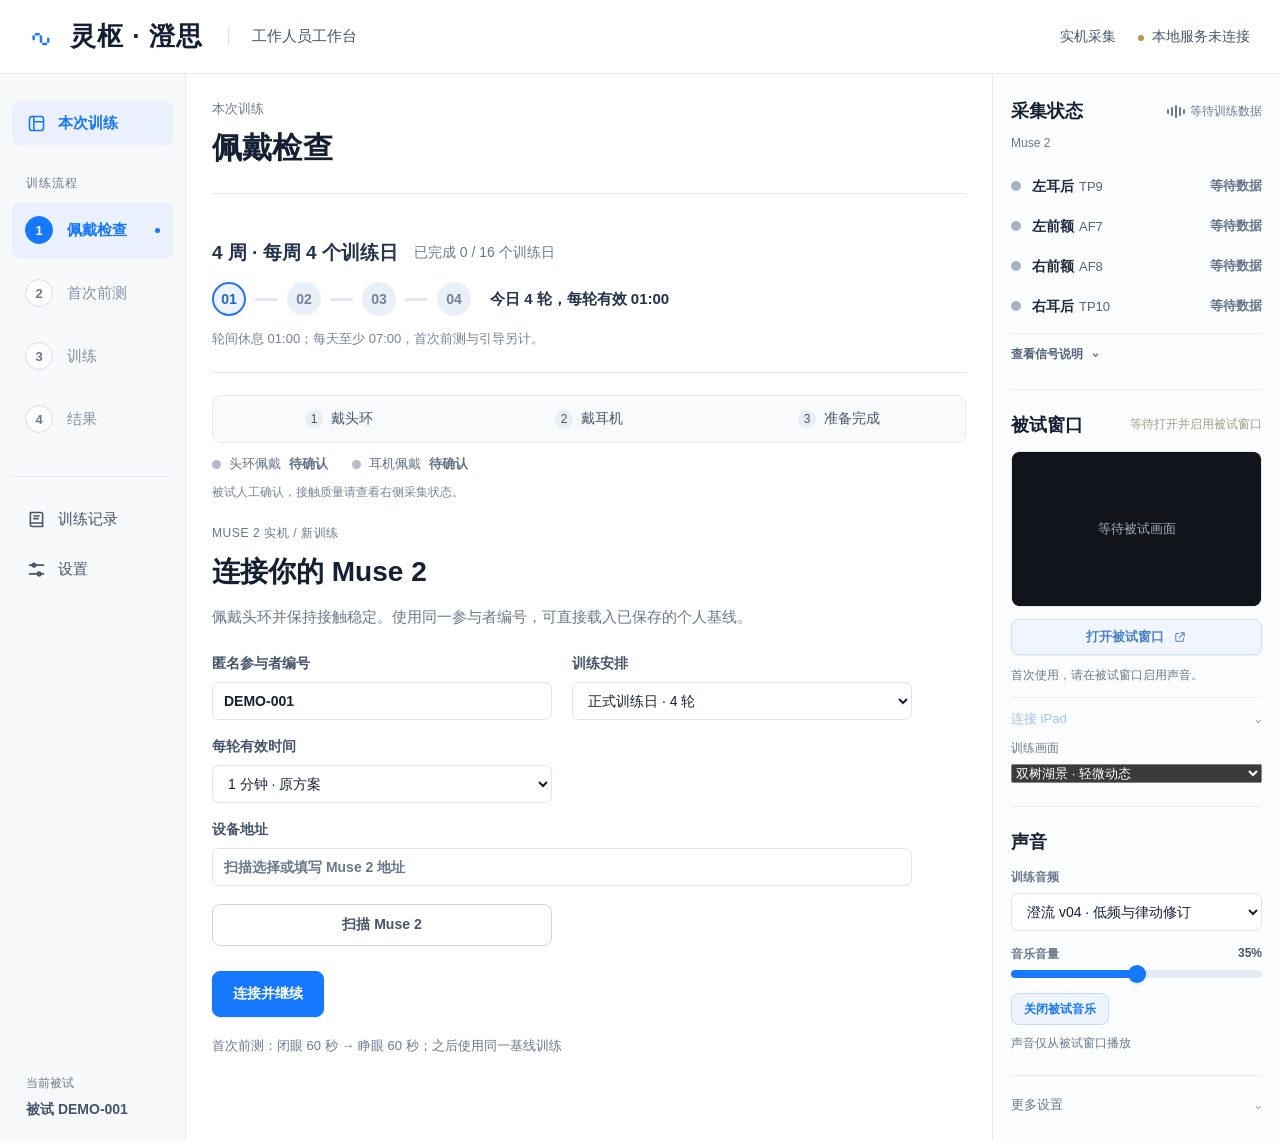
==== commit 40047eff: "Add v1.1.0 iPad web participant support and Mac/Windows LAN launchers" ====
--- a/operator.html
+++ b/operator.html
@@ -9,6 +9,7 @@
 <link rel="stylesheet" href="operator.css">
 <link rel="stylesheet" href="operator-workspace.css">
 <link rel="stylesheet" href="operator-signal.css">
+<link rel="stylesheet" href="ipad-connection.css">
 <script src="easy-going-profile.js" defer></script>
 <script src="audio-programs.js" defer></script>
 <script src="audio-engine.js" defer></script>
@@ -18,6 +19,7 @@
 <script src="calibration-cues.js" defer></script>
 <script src="session-client.js" defer></script>
 <script src="operator-workspace.js" defer></script>
+<script src="ipad-connection.js" defer></script>
 <script src="app.js" defer></script>
 </head>
 <body>
@@ -95,6 +97,16 @@
           <div class="operator-preview"><canvas width="480" height="240" role="img" aria-label="被试画面预览"></canvas></div>
           <button type="button" class="operator-open-display session-primary">打开被试窗口<svg viewBox="0 0 20 20" aria-hidden="true"><path d="M11 4h5v5M16 4l-7 7M8 5H5a1 1 0 0 0-1 1v9a1 1 0 0 0 1 1h9a1 1 0 0 0 1-1v-3"/></svg></button>
           <p>首次使用，请在被试窗口启用声音。</p>
+          <details class="ipad-connection">
+            <summary>连接 iPad</summary>
+            <p class="ipad-connection-status" role="status">正在读取连接地址…</p>
+            <label class="ipad-address-label" hidden>电脑的局域网地址<select class="ipad-address" aria-label="选择 iPad 连接地址"></select></label>
+            <img class="ipad-qr" alt="用 iPad 相机扫描此二维码打开被试网页" hidden width="192" height="192">
+            <input class="ipad-link" aria-label="iPad 配对链接" readonly hidden>
+            <button class="res-small-button ipad-copy" type="button" hidden>复制连接链接</button>
+            <button class="res-small-button ipad-refresh" type="button">刷新地址</button>
+            <p class="ipad-help">电脑和 iPad 连接同一 Wi-Fi。用 iPad 相机扫码，在 Safari 打开后轻点启用声音；请只保留一个被试窗口。</p>
+          </details>
           <label class="operator-setting-field">训练画面<select class="operator-training-scene" aria-label="训练画面"><option value="lake-trees">双树湖景 · 轻微动态</option><option value="lake-house">湖畔小屋 · 轻微动态</option><option value="rings-still">完整三圈 · 静止</option><option value="rings-feedback">三圈 · 动态反馈</option></select></label>
         </section>
         <section class="res-controls" aria-label="声音设置">
--- a/ipad-connection.css
+++ b/ipad-connection.css
@@ -0,0 +1,8 @@
+.ipad-connection { margin: 12px 0; border-top: 1px solid rgba(140,164,196,.15); padding-top: 12px; }
+.ipad-connection summary { cursor: pointer; color: #9fc4f8; font-size: 13px; }
+.ipad-connection label { display: block; font-size: 12px; color: #a2adbc; }
+.ipad-connection select,.ipad-connection input { box-sizing: border-box; width: 100%; min-width: 0; padding: 8px; margin: 6px 0; border: 1px solid #34435a; border-radius: 6px; background: #11151b; color: #dbe6f6; font-size: 12px; }
+.ipad-qr { display: block; max-width: 100%; height: auto; margin: 12px auto; border-radius: 6px; background: white; }
+.ipad-connection [hidden] { display: none; }
+.ipad-connection .ipad-help,.ipad-connection .ipad-connection-status { font-size: 12px; line-height: 1.65; margin: 8px 0; }
+.ipad-connection button { margin: 4px 5px 0 0; }
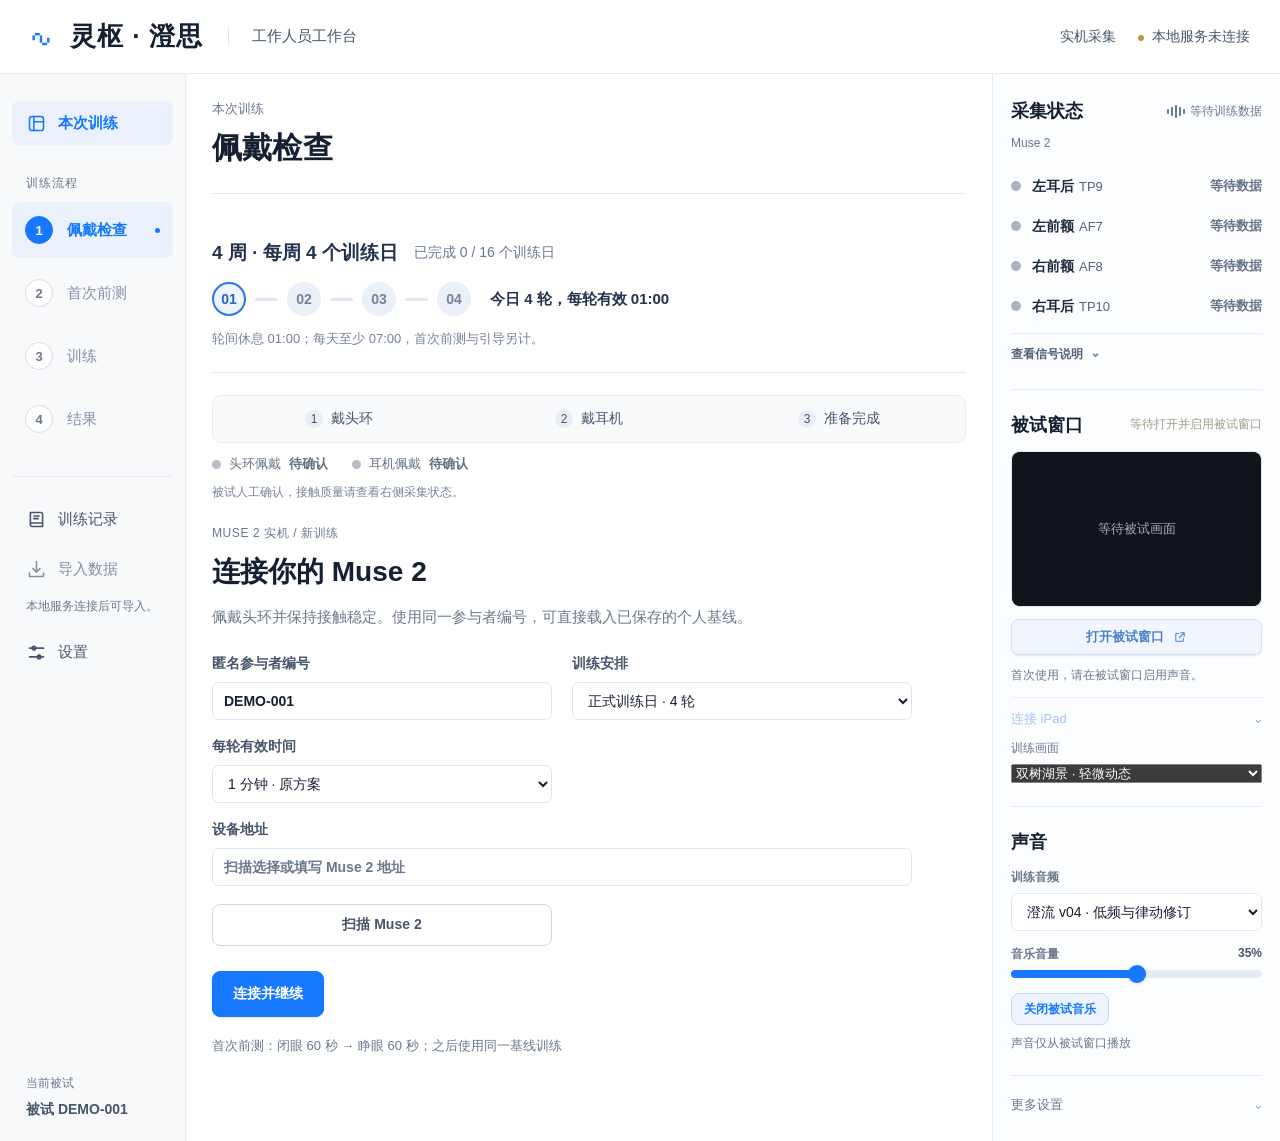
==== commit d7f5ff57: "Add ZIP session import and automatic free-port launchers" ====
--- a/operator.html
+++ b/operator.html
@@ -41,6 +41,9 @@
         </ol>
         <div class="operator-nav-secondary">
           <button type="button" data-workspace-view="history"><svg viewBox="0 0 24 24" aria-hidden="true"><path d="M5 4h12a2 2 0 0 1 2 2v14H7a2 2 0 0 1-2-2zM5 16h14M9 8h6M9 11h5"/></svg>训练记录</button>
+          <button type="button" data-import-data><svg viewBox="0 0 24 24" aria-hidden="true"><path d="M12 3v12m-4-4 4 4 4-4M4 16v4h16v-4"/></svg><span>导入数据</span></button>
+          <input type="file" data-import-file accept=".zip,application/zip" aria-label="选择导出的训练记录 ZIP" hidden>
+          <p class="operator-import-hint" data-import-hint>支持普通记录和含 EDF 的导出 ZIP。</p>
           <button type="button" data-workspace-view="settings"><svg viewBox="0 0 24 24" aria-hidden="true"><path d="M4 7h16M4 17h16"/><circle cx="9" cy="7" r="2"/><circle cx="15" cy="17" r="2"/></svg>设置</button>
         </div>
         <div class="operator-nav-foot"><span>当前被试</span><strong class="operator-participant-label">尚未开始</strong></div>
--- a/operator-workspace.css
+++ b/operator-workspace.css
@@ -6,6 +6,13 @@
 html[data-view=operator] #resonance-training .operator-inspect p{color:#657388;font-size:14px;line-height:1.8}
 html[data-view=operator] #resonance-training .operator-inspect .session-chart{background:#fff;border:0;padding:0}
 html[data-view=operator] #resonance-training .operator-inspect .session-chart svg{height:auto;min-height:200px}
+html[data-view=operator] #resonance-training .operator-import-hint{margin:0 14px 8px;color:#69788c;font-size:12px;line-height:1.6}
+html[data-view=operator] #resonance-training .operator-import-success{font-weight:650;color:#187b56}
+html[data-view=operator] #resonance-training .operator-import-summary{display:grid;gap:16px;padding:20px;margin:18px 0;background:#f5f8fc;border-radius:8px}
+html[data-view=operator] #resonance-training .operator-import-summary>div{display:grid;grid-template-columns:100px minmax(0,1fr);gap:14px;font-size:14px;line-height:1.7}
+html[data-view=operator] #resonance-training .operator-import-summary dt{color:#657388}
+html[data-view=operator] #resonance-training .operator-import-summary dd{margin:0;color:#202a38;overflow-wrap:anywhere}
+html[data-view=operator] #resonance-training .operator-import-actions{display:flex;flex-wrap:wrap;gap:12px;margin:22px 0 12px}
 html[data-view=operator] #resonance-training .operator-records{overflow:auto}
 html[data-view=operator] #resonance-training .operator-records table{width:100%;border-collapse:collapse;font-size:14px;font-variant-numeric:tabular-nums}
 html[data-view=operator] #resonance-training .operator-records th,html[data-view=operator] #resonance-training .operator-records td{text-align:left;padding:14px 10px;border-bottom:1px solid #e6ebf1;white-space:nowrap}
